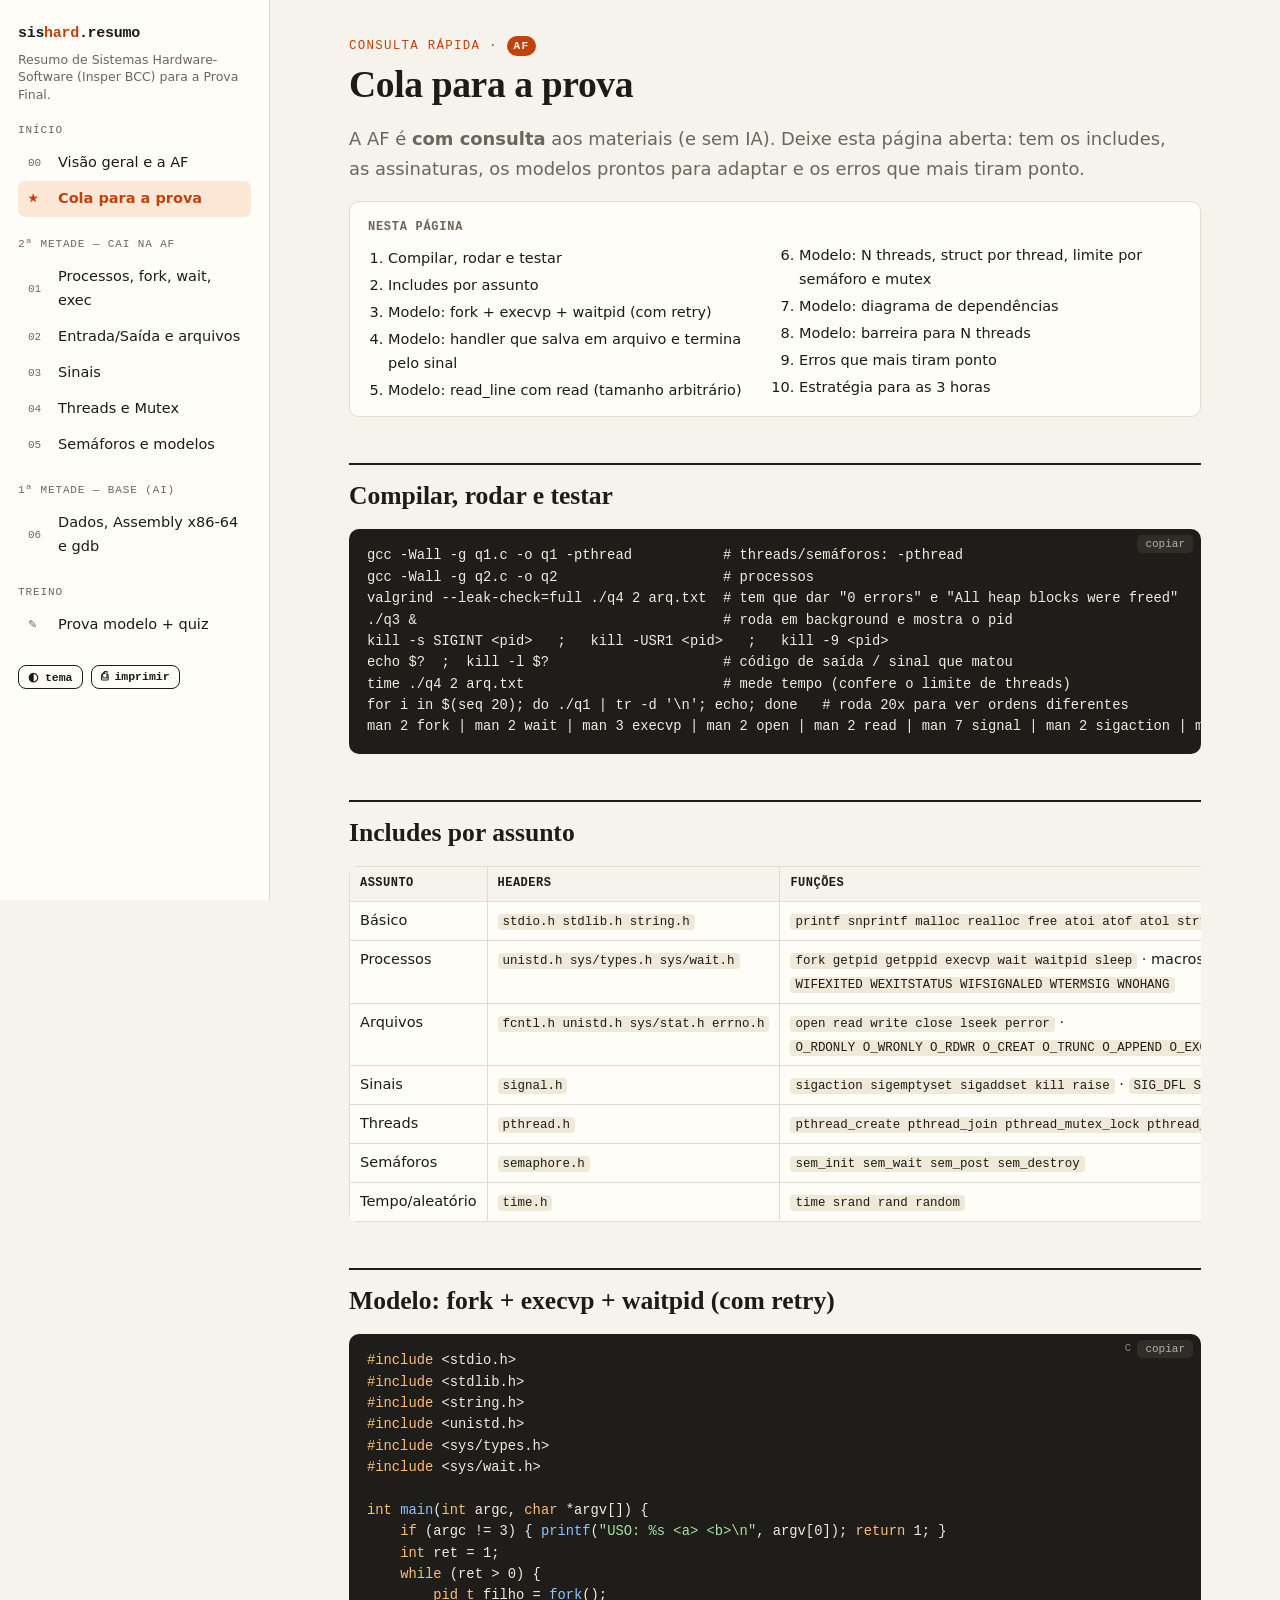
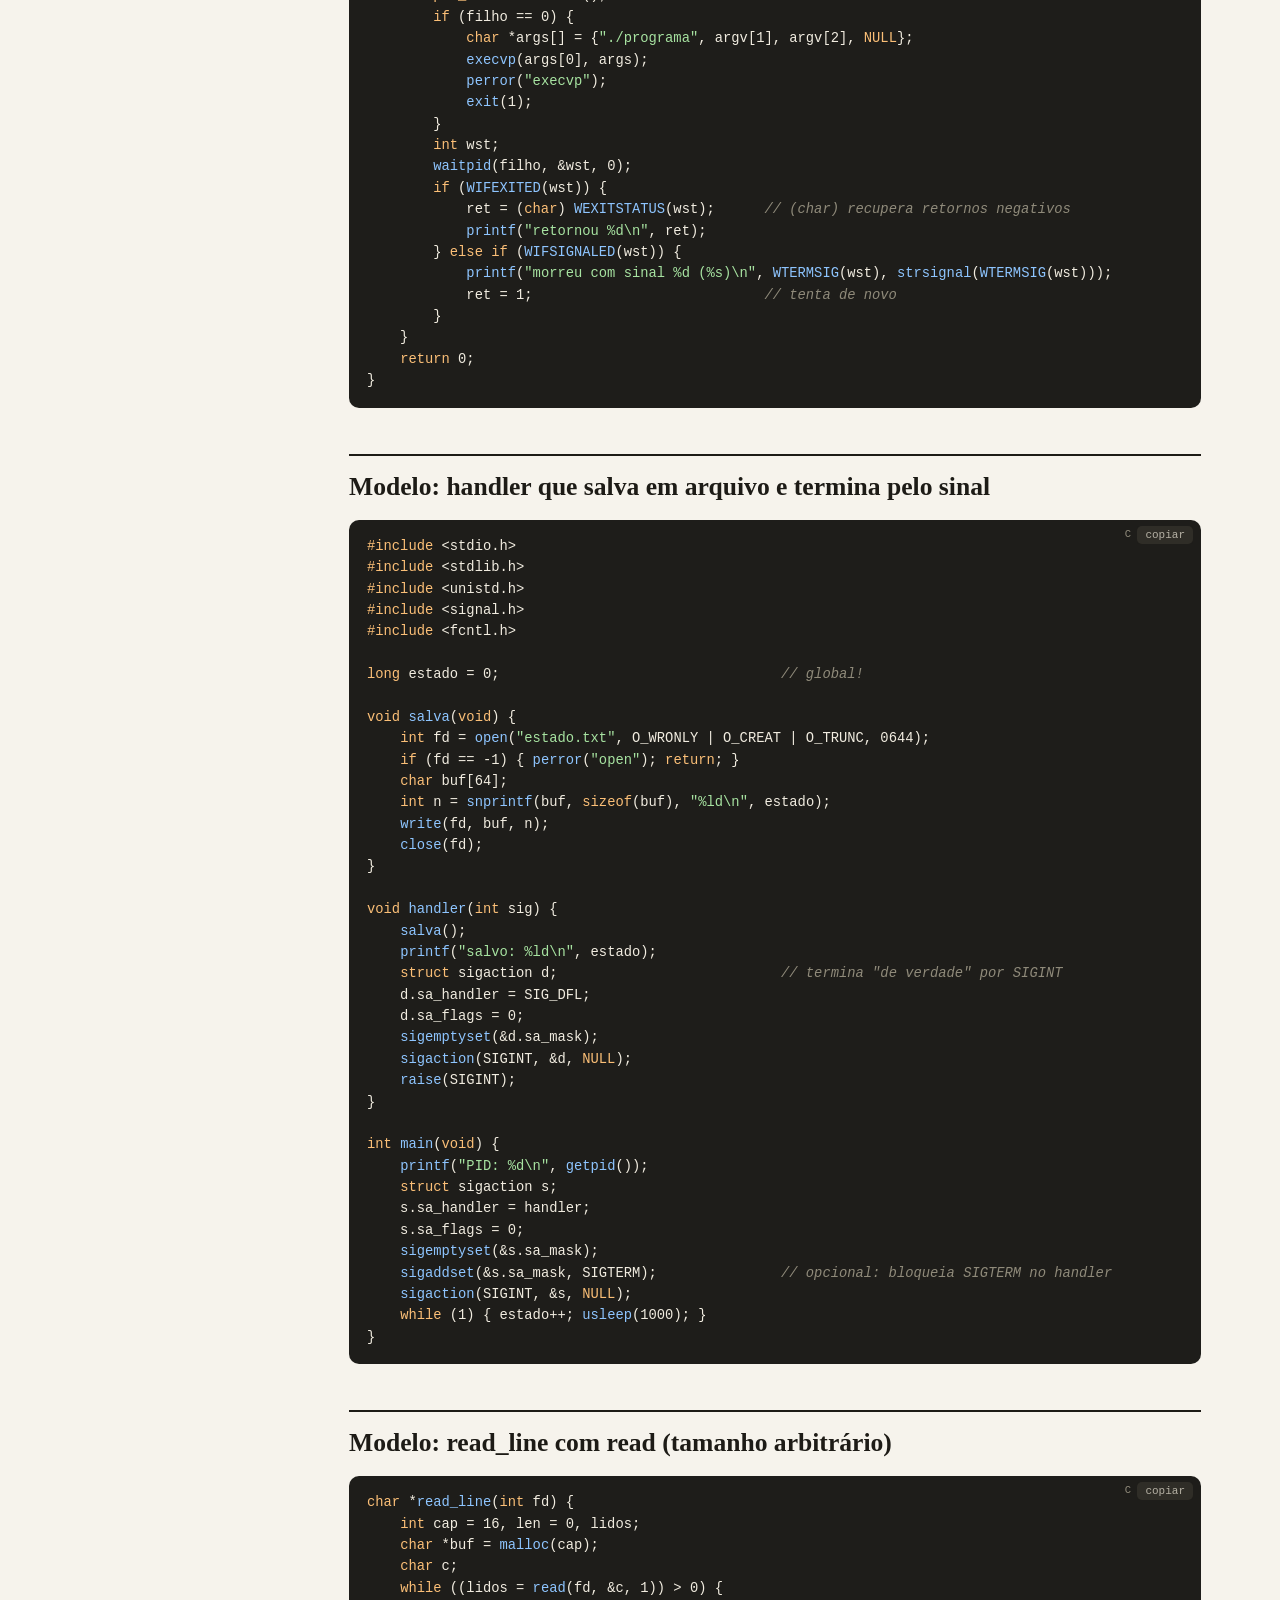
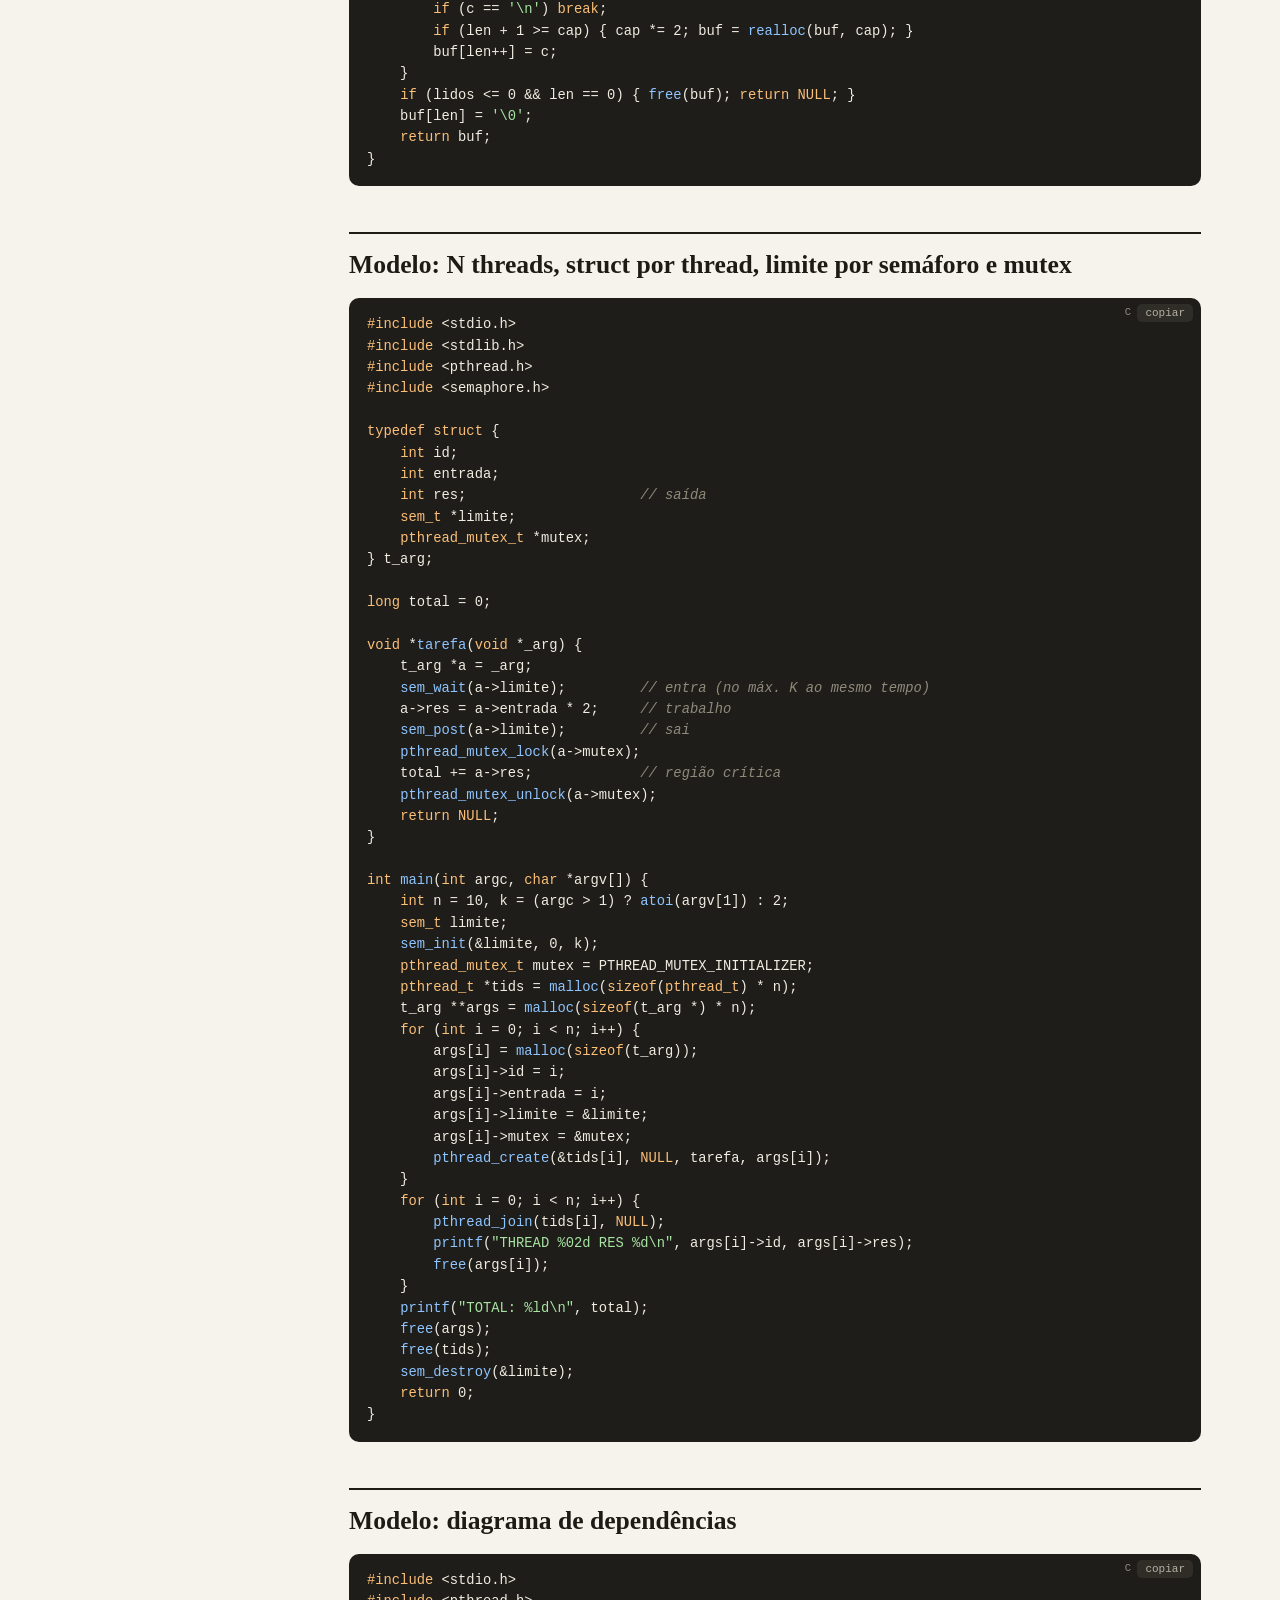
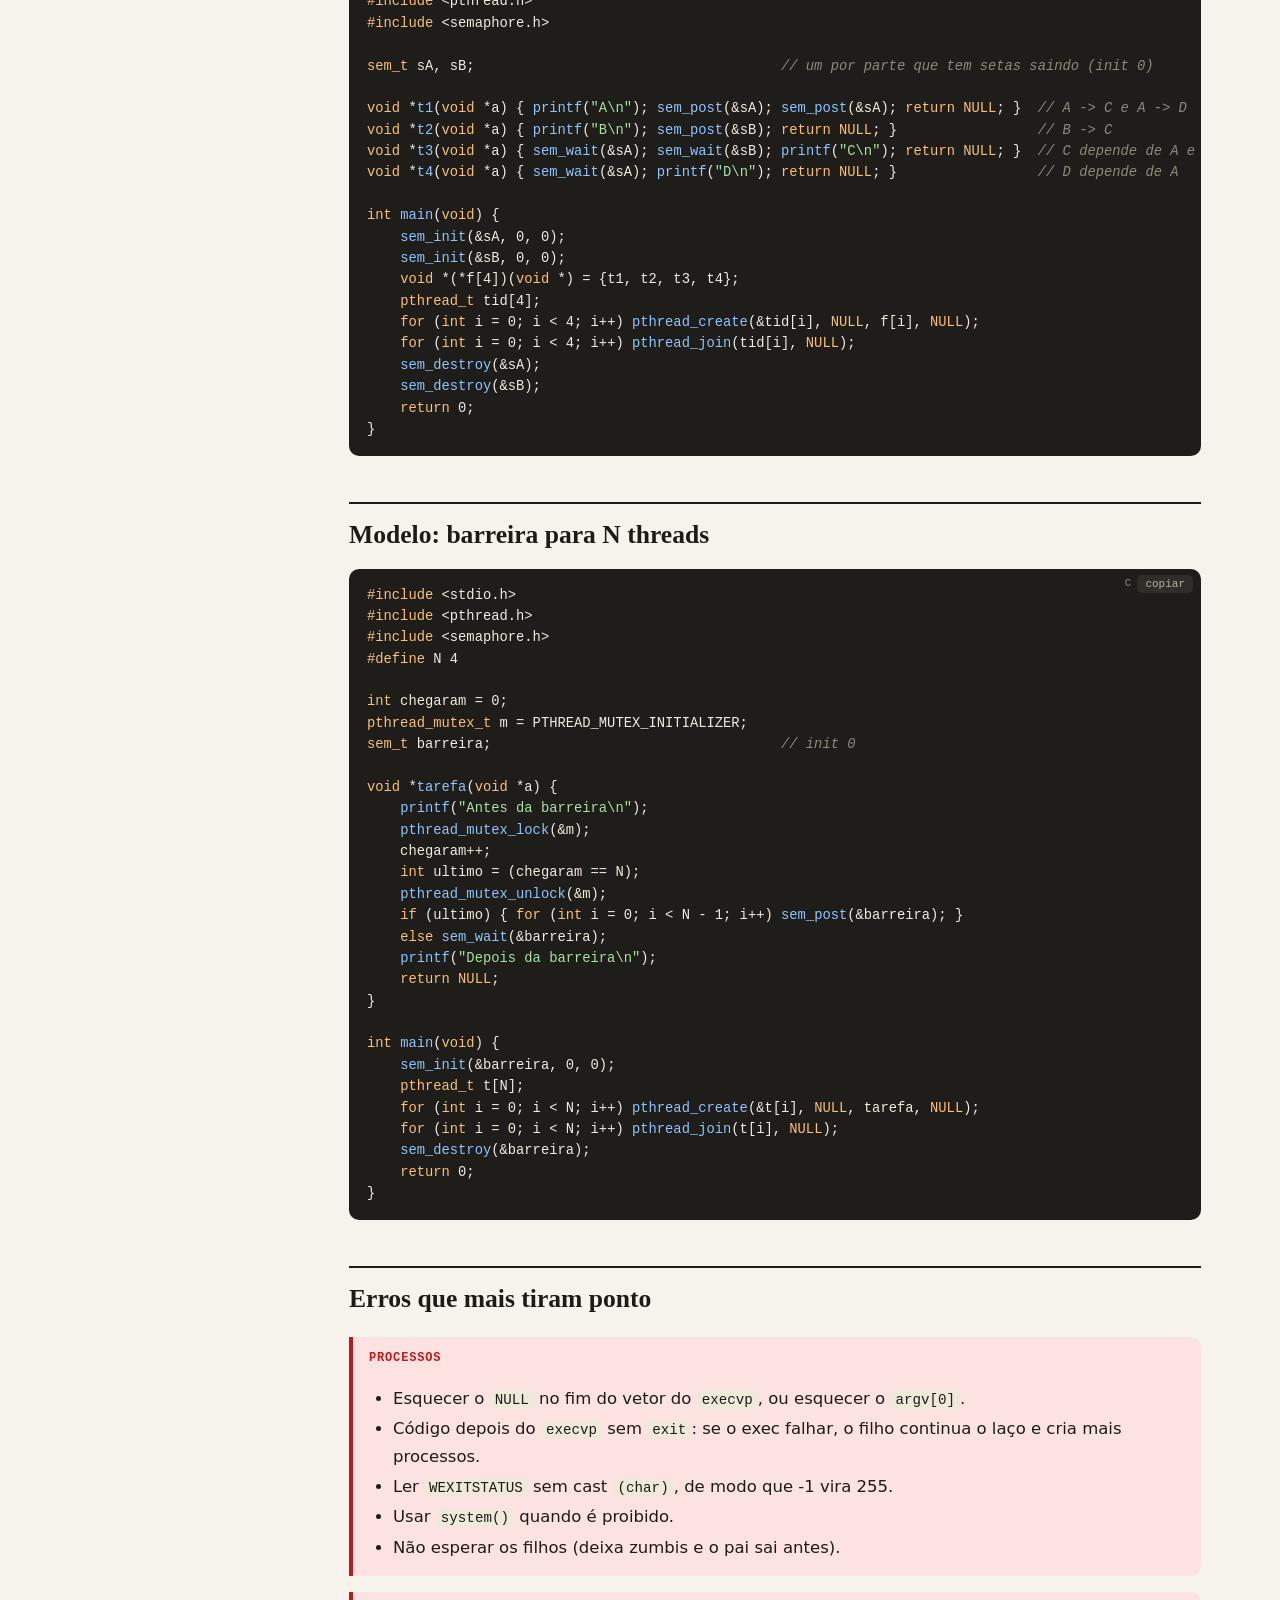
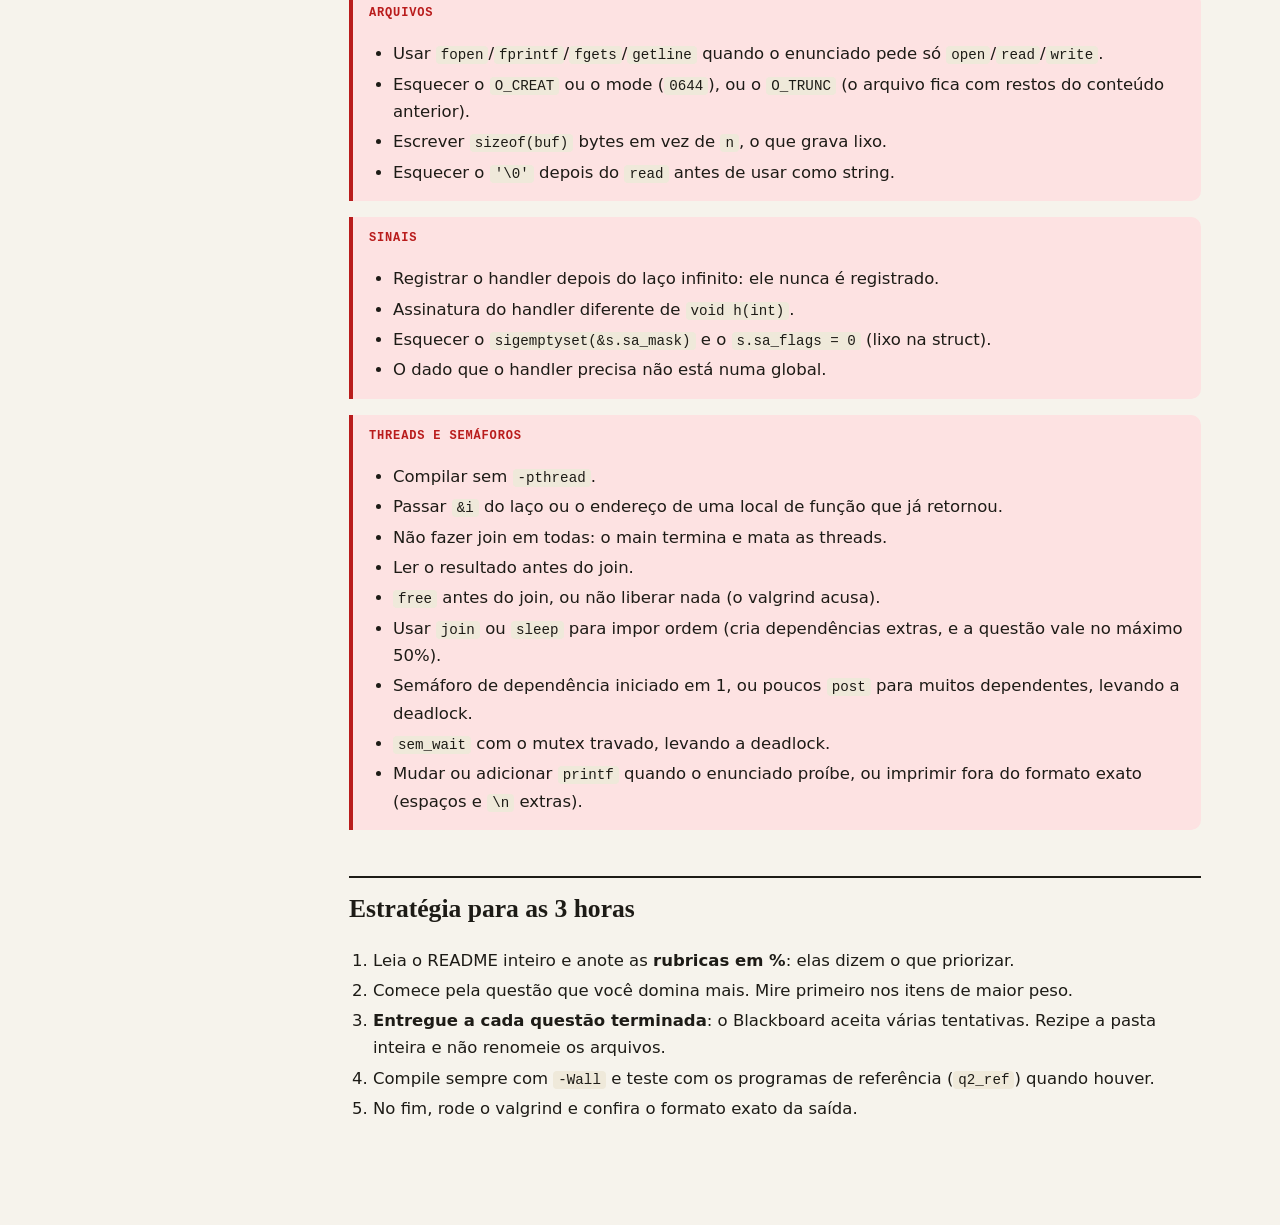
==== cola.html @ 4c72c75e "Site de resumo de Sistemas Hardware-Software com prova final modelo - Resumo completo da disciplina " ====
<!DOCTYPE html>
<html lang="pt-BR">
<head>
<meta charset="utf-8">
<meta name="viewport" content="width=device-width, initial-scale=1">
<title>Cola para a prova — SisHard Resumo</title>
<link rel="stylesheet" href="assets/style.css">
</head>
<body>
<div class="layout">
<nav id="sidebar"></nav>
<main>
<p class="kicker">Consulta rápida · <span class="badge af">AF</span></p>
<h1>Cola para a prova</h1>
<p class="lead">A AF é <strong>com consulta</strong> aos materiais (e sem IA). Deixe esta página aberta: tem os includes, as assinaturas, os modelos prontos para adaptar e os erros que mais tiram ponto.</p>
<div id="page-toc" class="page-toc"></div>

<h2 id="compilar">Compilar, rodar e testar</h2>
<pre><code>gcc -Wall -g q1.c -o q1 -pthread           # threads/semáforos: -pthread
gcc -Wall -g q2.c -o q2                    # processos
valgrind --leak-check=full ./q4 2 arq.txt  # tem que dar "0 errors" e "All heap blocks were freed"
./q3 &amp;                                     # roda em background e mostra o pid
kill -s SIGINT &lt;pid&gt;   ;   kill -USR1 &lt;pid&gt;   ;   kill -9 &lt;pid&gt;
echo $?  ;  kill -l $?                     # código de saída / sinal que matou
time ./q4 2 arq.txt                        # mede tempo (confere o limite de threads)
for i in $(seq 20); do ./q1 | tr -d '\n'; echo; done   # roda 20x para ver ordens diferentes
man 2 fork | man 2 wait | man 3 execvp | man 2 open | man 2 read | man 7 signal | man 2 sigaction | man sem_overview | man 3 pthread_create</code></pre>

<h2 id="includes">Includes por assunto</h2>
<div class="table-wrap"><table>
<tr><th>Assunto</th><th>Headers</th><th>Funções</th></tr>
<tr><td>Básico</td><td><code>stdio.h stdlib.h string.h</code></td><td><code>printf snprintf malloc realloc free atoi atof atol strtol exit strlen strcmp strsignal</code></td></tr>
<tr><td>Processos</td><td><code>unistd.h sys/types.h sys/wait.h</code></td><td><code>fork getpid getppid execvp wait waitpid sleep</code> · macros <code>WIFEXITED WEXITSTATUS WIFSIGNALED WTERMSIG WNOHANG</code></td></tr>
<tr><td>Arquivos</td><td><code>fcntl.h unistd.h sys/stat.h errno.h</code></td><td><code>open read write close lseek perror</code> · <code>O_RDONLY O_WRONLY O_RDWR O_CREAT O_TRUNC O_APPEND O_EXCL</code></td></tr>
<tr><td>Sinais</td><td><code>signal.h</code></td><td><code>sigaction sigemptyset sigaddset kill raise</code> · <code>SIG_DFL SIG_IGN</code></td></tr>
<tr><td>Threads</td><td><code>pthread.h</code></td><td><code>pthread_create pthread_join pthread_mutex_lock pthread_mutex_unlock PTHREAD_MUTEX_INITIALIZER</code></td></tr>
<tr><td>Semáforos</td><td><code>semaphore.h</code></td><td><code>sem_init sem_wait sem_post sem_destroy</code></td></tr>
<tr><td>Tempo/aleatório</td><td><code>time.h</code></td><td><code>time srand rand random</code></td></tr>
</table></div>

<h2 id="t-proc">Modelo: fork + execvp + waitpid (com retry)</h2>
<pre data-lang="c"><code>#include &lt;stdio.h&gt;
#include &lt;stdlib.h&gt;
#include &lt;string.h&gt;
#include &lt;unistd.h&gt;
#include &lt;sys/types.h&gt;
#include &lt;sys/wait.h&gt;

int main(int argc, char *argv[]) {
    if (argc != 3) { printf("USO: %s &lt;a&gt; &lt;b&gt;\n", argv[0]); return 1; }
    int ret = 1;
    while (ret &gt; 0) {
        pid_t filho = fork();
        if (filho == 0) {
            char *args[] = {"./programa", argv[1], argv[2], NULL};
            execvp(args[0], args);
            perror("execvp");
            exit(1);
        }
        int wst;
        waitpid(filho, &amp;wst, 0);
        if (WIFEXITED(wst)) {
            ret = (char) WEXITSTATUS(wst);      // (char) recupera retornos negativos
            printf("retornou %d\n", ret);
        } else if (WIFSIGNALED(wst)) {
            printf("morreu com sinal %d (%s)\n", WTERMSIG(wst), strsignal(WTERMSIG(wst)));
            ret = 1;                            // tenta de novo
        }
    }
    return 0;
}</code></pre>

<h2 id="t-sinal">Modelo: handler que salva em arquivo e termina pelo sinal</h2>
<pre data-lang="c"><code>#include &lt;stdio.h&gt;
#include &lt;stdlib.h&gt;
#include &lt;unistd.h&gt;
#include &lt;signal.h&gt;
#include &lt;fcntl.h&gt;

long estado = 0;                                  // global!

void salva(void) {
    int fd = open("estado.txt", O_WRONLY | O_CREAT | O_TRUNC, 0644);
    if (fd == -1) { perror("open"); return; }
    char buf[64];
    int n = snprintf(buf, sizeof(buf), "%ld\n", estado);
    write(fd, buf, n);
    close(fd);
}

void handler(int sig) {
    salva();
    printf("salvo: %ld\n", estado);
    struct sigaction d;                           // termina "de verdade" por SIGINT
    d.sa_handler = SIG_DFL;
    d.sa_flags = 0;
    sigemptyset(&amp;d.sa_mask);
    sigaction(SIGINT, &amp;d, NULL);
    raise(SIGINT);
}

int main(void) {
    printf("PID: %d\n", getpid());
    struct sigaction s;
    s.sa_handler = handler;
    s.sa_flags = 0;
    sigemptyset(&amp;s.sa_mask);
    sigaddset(&amp;s.sa_mask, SIGTERM);               // opcional: bloqueia SIGTERM no handler
    sigaction(SIGINT, &amp;s, NULL);
    while (1) { estado++; usleep(1000); }
}</code></pre>

<h2 id="t-readline">Modelo: read_line com read (tamanho arbitrário)</h2>
<pre data-lang="c"><code>char *read_line(int fd) {
    int cap = 16, len = 0, lidos;
    char *buf = malloc(cap);
    char c;
    while ((lidos = read(fd, &amp;c, 1)) &gt; 0) {
        if (c == '\n') break;
        if (len + 1 &gt;= cap) { cap *= 2; buf = realloc(buf, cap); }
        buf[len++] = c;
    }
    if (lidos &lt;= 0 &amp;&amp; len == 0) { free(buf); return NULL; }
    buf[len] = '\0';
    return buf;
}</code></pre>

<h2 id="t-threads">Modelo: N threads, struct por thread, limite por semáforo e mutex</h2>
<pre data-lang="c"><code>#include &lt;stdio.h&gt;
#include &lt;stdlib.h&gt;
#include &lt;pthread.h&gt;
#include &lt;semaphore.h&gt;

typedef struct {
    int id;
    int entrada;
    int res;                     // saída
    sem_t *limite;
    pthread_mutex_t *mutex;
} t_arg;

long total = 0;

void *tarefa(void *_arg) {
    t_arg *a = _arg;
    sem_wait(a-&gt;limite);         // entra (no máx. K ao mesmo tempo)
    a-&gt;res = a-&gt;entrada * 2;     // trabalho
    sem_post(a-&gt;limite);         // sai
    pthread_mutex_lock(a-&gt;mutex);
    total += a-&gt;res;             // região crítica
    pthread_mutex_unlock(a-&gt;mutex);
    return NULL;
}

int main(int argc, char *argv[]) {
    int n = 10, k = (argc &gt; 1) ? atoi(argv[1]) : 2;
    sem_t limite;
    sem_init(&amp;limite, 0, k);
    pthread_mutex_t mutex = PTHREAD_MUTEX_INITIALIZER;
    pthread_t *tids = malloc(sizeof(pthread_t) * n);
    t_arg **args = malloc(sizeof(t_arg *) * n);
    for (int i = 0; i &lt; n; i++) {
        args[i] = malloc(sizeof(t_arg));
        args[i]-&gt;id = i;
        args[i]-&gt;entrada = i;
        args[i]-&gt;limite = &amp;limite;
        args[i]-&gt;mutex = &amp;mutex;
        pthread_create(&amp;tids[i], NULL, tarefa, args[i]);
    }
    for (int i = 0; i &lt; n; i++) {
        pthread_join(tids[i], NULL);
        printf("THREAD %02d RES %d\n", args[i]-&gt;id, args[i]-&gt;res);
        free(args[i]);
    }
    printf("TOTAL: %ld\n", total);
    free(args);
    free(tids);
    sem_destroy(&amp;limite);
    return 0;
}</code></pre>

<h2 id="t-deps">Modelo: diagrama de dependências</h2>
<pre data-lang="c"><code>#include &lt;stdio.h&gt;
#include &lt;pthread.h&gt;
#include &lt;semaphore.h&gt;

sem_t sA, sB;                                     // um por parte que tem setas saindo (init 0)

void *t1(void *a) { printf("A\n"); sem_post(&amp;sA); sem_post(&amp;sA); return NULL; }  // A -&gt; C e A -&gt; D
void *t2(void *a) { printf("B\n"); sem_post(&amp;sB); return NULL; }                 // B -&gt; C
void *t3(void *a) { sem_wait(&amp;sA); sem_wait(&amp;sB); printf("C\n"); return NULL; }  // C depende de A e B
void *t4(void *a) { sem_wait(&amp;sA); printf("D\n"); return NULL; }                 // D depende de A

int main(void) {
    sem_init(&amp;sA, 0, 0);
    sem_init(&amp;sB, 0, 0);
    void *(*f[4])(void *) = {t1, t2, t3, t4};
    pthread_t tid[4];
    for (int i = 0; i &lt; 4; i++) pthread_create(&amp;tid[i], NULL, f[i], NULL);
    for (int i = 0; i &lt; 4; i++) pthread_join(tid[i], NULL);
    sem_destroy(&amp;sA);
    sem_destroy(&amp;sB);
    return 0;
}</code></pre>

<h2 id="t-barreira">Modelo: barreira para N threads</h2>
<pre data-lang="c"><code>#include &lt;stdio.h&gt;
#include &lt;pthread.h&gt;
#include &lt;semaphore.h&gt;
#define N 4

int chegaram = 0;
pthread_mutex_t m = PTHREAD_MUTEX_INITIALIZER;
sem_t barreira;                                   // init 0

void *tarefa(void *a) {
    printf("Antes da barreira\n");
    pthread_mutex_lock(&amp;m);
    chegaram++;
    int ultimo = (chegaram == N);
    pthread_mutex_unlock(&amp;m);
    if (ultimo) { for (int i = 0; i &lt; N - 1; i++) sem_post(&amp;barreira); }
    else sem_wait(&amp;barreira);
    printf("Depois da barreira\n");
    return NULL;
}

int main(void) {
    sem_init(&amp;barreira, 0, 0);
    pthread_t t[N];
    for (int i = 0; i &lt; N; i++) pthread_create(&amp;t[i], NULL, tarefa, NULL);
    for (int i = 0; i &lt; N; i++) pthread_join(t[i], NULL);
    sem_destroy(&amp;barreira);
    return 0;
}</code></pre>

<h2 id="erros">Erros que mais tiram ponto</h2>
<div class="box trap"><span class="box-title">Processos</span>
<ul>
<li>Esquecer o <code>NULL</code> no fim do vetor do <code>execvp</code>, ou esquecer o <code>argv[0]</code>.</li>
<li>Código depois do <code>execvp</code> sem <code>exit</code>: se o exec falhar, o filho continua o laço e cria mais processos.</li>
<li>Ler <code>WEXITSTATUS</code> sem cast <code>(char)</code>, de modo que -1 vira 255.</li>
<li>Usar <code>system()</code> quando é proibido.</li>
<li>Não esperar os filhos (deixa zumbis e o pai sai antes).</li>
</ul></div>
<div class="box trap"><span class="box-title">Arquivos</span>
<ul>
<li>Usar <code>fopen</code>/<code>fprintf</code>/<code>fgets</code>/<code>getline</code> quando o enunciado pede só <code>open</code>/<code>read</code>/<code>write</code>.</li>
<li>Esquecer o <code>O_CREAT</code> ou o mode (<code>0644</code>), ou o <code>O_TRUNC</code> (o arquivo fica com restos do conteúdo anterior).</li>
<li>Escrever <code>sizeof(buf)</code> bytes em vez de <code>n</code>, o que grava lixo.</li>
<li>Esquecer o <code>'\0'</code> depois do <code>read</code> antes de usar como string.</li>
</ul></div>
<div class="box trap"><span class="box-title">Sinais</span>
<ul>
<li>Registrar o handler depois do laço infinito: ele nunca é registrado.</li>
<li>Assinatura do handler diferente de <code>void h(int)</code>.</li>
<li>Esquecer o <code>sigemptyset(&amp;s.sa_mask)</code> e o <code>s.sa_flags = 0</code> (lixo na struct).</li>
<li>O dado que o handler precisa não está numa global.</li>
</ul></div>
<div class="box trap"><span class="box-title">Threads e semáforos</span>
<ul>
<li>Compilar sem <code>-pthread</code>.</li>
<li>Passar <code>&amp;i</code> do laço ou o endereço de uma local de função que já retornou.</li>
<li>Não fazer join em todas: o main termina e mata as threads.</li>
<li>Ler o resultado antes do join.</li>
<li><code>free</code> antes do join, ou não liberar nada (o valgrind acusa).</li>
<li>Usar <code>join</code> ou <code>sleep</code> para impor ordem (cria dependências extras, e a questão vale no máximo 50%).</li>
<li>Semáforo de dependência iniciado em 1, ou poucos <code>post</code> para muitos dependentes, levando a deadlock.</li>
<li><code>sem_wait</code> com o mutex travado, levando a deadlock.</li>
<li>Mudar ou adicionar <code>printf</code> quando o enunciado proíbe, ou imprimir fora do formato exato (espaços e <code>\n</code> extras).</li>
</ul></div>

<h2 id="estrategia">Estratégia para as 3 horas</h2>
<ol>
<li>Leia o README inteiro e anote as <strong>rubricas em %</strong>: elas dizem o que priorizar.</li>
<li>Comece pela questão que você domina mais. Mire primeiro nos itens de maior peso.</li>
<li><strong>Entregue a cada questão terminada</strong>: o Blackboard aceita várias tentativas. Rezipe a pasta inteira e não renomeie os arquivos.</li>
<li>Compile sempre com <code>-Wall</code> e teste com os programas de referência (<code>q2_ref</code>) quando houver.</li>
<li>No fim, rode o valgrind e confira o formato exato da saída.</li>
</ol>
</main>
</div>
<script src="assets/app.js"></script>
</body>
</html>
---- assets/style.css ----
/* SisHard Resumo — estilo "caderno de engenharia" */
:root {
  --bg: #f6f3ec;
  --paper: #fffdf8;
  --ink: #1d1b16;
  --muted: #6b665b;
  --line: #e2dccd;
  --accent: #c2410c;      /* laranja queimado */
  --accent-soft: #fde7d6;
  --blue: #1d4ed8;
  --blue-soft: #e3ebff;
  --green: #15803d;
  --green-soft: #dcf5e4;
  --red: #b91c1c;
  --red-soft: #fde2e2;
  --purple: #7e22ce;
  --purple-soft: #f1e4fc;
  --code-bg: #1e1d1a;
  --code-ink: #f1ece0;
  --inline-code: #efe9da;
  --sidebar-w: 270px;
  --mono: ui-monospace, "JetBrains Mono", "Fira Code", "SFMono-Regular", Menlo, Consolas, monospace;
  --sans: system-ui, -apple-system, "Segoe UI", Roboto, "Helvetica Neue", Arial, sans-serif;
  --serif: "Iowan Old Style", "Palatino Linotype", Palatino, Georgia, serif;
}
[data-theme="dark"] {
  --bg: #13120f;
  --paper: #1b1a16;
  --ink: #ece6d8;
  --muted: #a39d8f;
  --line: #333028;
  --accent: #fb923c;
  --accent-soft: #3a2417;
  --blue: #93b4ff;
  --blue-soft: #1b2440;
  --green: #6ee7a0;
  --green-soft: #14301f;
  --red: #fca5a5;
  --red-soft: #3b1717;
  --purple: #d8b4fe;
  --purple-soft: #2c1c3b;
  --code-bg: #0c0b09;
  --inline-code: #2a2822;
}

* { box-sizing: border-box; }
html { scroll-behavior: smooth; scroll-padding-top: 20px; }
body {
  margin: 0;
  background: var(--bg);
  color: var(--ink);
  font-family: var(--sans);
  font-size: 16.5px;
  line-height: 1.65;
}

/* ---------- layout ---------- */
.layout { display: flex; min-height: 100vh; }
#sidebar {
  width: var(--sidebar-w);
  flex-shrink: 0;
  position: sticky;
  top: 0;
  height: 100vh;
  overflow-y: auto;
  border-right: 1px solid var(--line);
  background: var(--paper);
  padding: 22px 18px 40px;
}
#sidebar .brand {
  display: block;
  font-family: var(--mono);
  font-weight: 700;
  font-size: 15px;
  color: var(--ink);
  text-decoration: none;
  letter-spacing: -0.02em;
  margin-bottom: 4px;
}
#sidebar .brand span { color: var(--accent); }
#sidebar .tagline { font-size: 12.5px; color: var(--muted); margin: 0 0 18px; line-height: 1.4; }
#sidebar .group { font-family: var(--mono); font-size: 11px; text-transform: uppercase; letter-spacing: .08em; color: var(--muted); margin: 18px 0 6px; }
#sidebar a.nav {
  display: flex; align-items: center; gap: 8px;
  padding: 6px 10px; border-radius: 7px;
  color: var(--ink); text-decoration: none; font-size: 14.5px;
}
#sidebar a.nav:hover { background: var(--bg); }
#sidebar a.nav.active { background: var(--accent-soft); color: var(--accent); font-weight: 600; }
#sidebar a.nav .num { font-family: var(--mono); font-size: 11px; color: var(--muted); min-width: 22px; }
#sidebar a.nav.active .num { color: var(--accent); }
#sidebar .tools { margin-top: 22px; display: flex; gap: 8px; flex-wrap: wrap; }

main {
  flex: 1;
  min-width: 0;
  max-width: 940px;
  margin: 0 auto;
  padding: 36px 44px 90px;
}
.page-toc {
  background: var(--paper); border: 1px solid var(--line); border-radius: 10px;
  padding: 12px 18px; margin: 18px 0 30px; font-size: 14.5px;
}
.page-toc strong { font-family: var(--mono); font-size: 12px; text-transform: uppercase; letter-spacing: .06em; color: var(--muted); }
.page-toc ol { margin: 6px 0 0; padding-left: 20px; columns: 2; column-gap: 28px; }
.page-toc a { color: var(--ink); text-decoration: none; }
.page-toc a:hover { color: var(--accent); }

/* ---------- tipografia ---------- */
h1 { font-family: var(--serif); font-size: 2.35rem; line-height: 1.15; margin: 6px 0 8px; letter-spacing: -0.01em; }
h2 { font-family: var(--serif); font-size: 1.6rem; margin: 46px 0 12px; padding-top: 10px; border-top: 2px solid var(--ink); }
h3 { font-size: 1.15rem; margin: 28px 0 8px; }
h4 { font-size: 1rem; margin: 20px 0 6px; color: var(--muted); text-transform: uppercase; letter-spacing: .04em; font-family: var(--mono); font-size: 13px; }
.kicker { font-family: var(--mono); font-size: 12.5px; text-transform: uppercase; letter-spacing: .1em; color: var(--accent); margin: 0; }
.lead { font-size: 1.12rem; color: var(--muted); max-width: 46em; }
a { color: var(--blue); }
hr { border: 0; border-top: 1px dashed var(--line); margin: 30px 0; }
ul, ol { padding-left: 24px; }
li { margin: 3px 0; }
strong { font-weight: 650; }

code {
  font-family: var(--mono); font-size: 0.86em;
  background: var(--inline-code); padding: 1px 5px; border-radius: 4px;
}
pre {
  position: relative;
  background: var(--code-bg); color: var(--code-ink);
  border-radius: 10px; padding: 16px 18px;
  overflow-x: auto; font-size: 13.8px; line-height: 1.55;
  margin: 12px 0 18px;
}
pre code { background: none; padding: 0; font-size: inherit; color: inherit; }
pre .c { color: #8f8a7a; font-style: italic; }   /* comentarios */
pre .k { color: #fbbf77; }                       /* palavras-chave */
pre .s { color: #a7e3a1; }                       /* strings */
pre .f { color: #8ec5ff; }                       /* chamadas */
pre[data-lang]::before {
  content: attr(data-lang);
  position: absolute; top: 6px; right: 70px;
  font-family: var(--mono); font-size: 10.5px; color: #8f8a7a; text-transform: uppercase;
}
.copy-btn {
  position: absolute; top: 6px; right: 8px;
  font-family: var(--mono); font-size: 11px;
  background: #36332c; color: #e8e2d3; border: 0; border-radius: 5px;
  padding: 3px 8px; cursor: pointer; opacity: .75;
}
.copy-btn:hover { opacity: 1; }

/* ---------- tabelas ---------- */
.table-wrap { overflow-x: auto; margin: 12px 0 18px; }
table { border-collapse: collapse; width: 100%; font-size: 14.5px; background: var(--paper); border-radius: 8px; overflow: hidden; }
th, td { border: 1px solid var(--line); padding: 7px 10px; text-align: left; vertical-align: top; }
th { background: var(--bg); font-family: var(--mono); font-size: 12px; text-transform: uppercase; letter-spacing: .04em; }
td code { white-space: nowrap; }

/* ---------- caixas ---------- */
.box { border-left: 4px solid; border-radius: 0 10px 10px 0; padding: 12px 16px; margin: 16px 0; background: var(--paper); }
.box > :first-child { margin-top: 0; }
.box > :last-child { margin-bottom: 0; }
.box .box-title { font-family: var(--mono); font-size: 12px; font-weight: 700; text-transform: uppercase; letter-spacing: .07em; display: block; margin-bottom: 4px; }
.box.tip { border-color: var(--blue); background: var(--blue-soft); }
.box.tip .box-title { color: var(--blue); }
.box.exam { border-color: var(--accent); background: var(--accent-soft); }
.box.exam .box-title { color: var(--accent); }
.box.trap { border-color: var(--red); background: var(--red-soft); }
.box.trap .box-title { color: var(--red); }
.box.ok { border-color: var(--green); background: var(--green-soft); }
.box.ok .box-title { color: var(--green); }
.box.def { border-color: var(--purple); background: var(--purple-soft); }
.box.def .box-title { color: var(--purple); }

/* ---------- cards ---------- */
.cards { display: grid; grid-template-columns: repeat(auto-fill, minmax(240px, 1fr)); gap: 14px; margin: 18px 0; }
.card {
  display: block; background: var(--paper); border: 1px solid var(--line); border-radius: 12px;
  padding: 16px 18px; text-decoration: none; color: var(--ink); transition: transform .12s, border-color .12s;
}
a.card:hover { transform: translateY(-2px); border-color: var(--accent); }
.card .card-k { font-family: var(--mono); font-size: 11.5px; color: var(--accent); text-transform: uppercase; letter-spacing: .08em; }
.card h3 { margin: 4px 0 6px; font-family: var(--serif); font-size: 1.2rem; }
.card p { margin: 0; font-size: 14.5px; color: var(--muted); }
.badge { display: inline-block; font-family: var(--mono); font-size: 11px; padding: 1px 7px; border-radius: 99px; background: var(--accent-soft); color: var(--accent); font-weight: 700; vertical-align: middle; }
.badge.af { background: var(--accent); color: #fff; }
.badge.ai { background: var(--blue-soft); color: var(--blue); }

/* ---------- details / gabarito ---------- */
details { background: var(--paper); border: 1px solid var(--line); border-radius: 10px; margin: 12px 0; }
details > summary { cursor: pointer; padding: 10px 14px; font-weight: 600; list-style: none; }
details > summary::-webkit-details-marker { display: none; }
details > summary::before { content: "▸ "; color: var(--accent); }
details[open] > summary::before { content: "▾ "; }
details > .details-body { padding: 0 16px 12px; }
details.answer > summary { color: var(--green); }

/* ---------- botões ---------- */
.btn {
  font-family: var(--mono); font-size: 13px; font-weight: 600;
  border: 1px solid var(--ink); background: var(--paper); color: var(--ink);
  padding: 7px 13px; border-radius: 8px; cursor: pointer; text-decoration: none; display: inline-block;
}
.btn:hover { background: var(--ink); color: var(--paper); }
.btn.primary { background: var(--accent); border-color: var(--accent); color: #fff; }
.btn.primary:hover { filter: brightness(1.08); }
.btn.small { font-size: 11.5px; padding: 4px 9px; }

/* ---------- checklist ---------- */
.checklist { list-style: none; padding-left: 0; }
.checklist li { display: flex; gap: 10px; align-items: flex-start; padding: 4px 0; }
.checklist input { margin-top: 6px; accent-color: var(--accent); width: 16px; height: 16px; flex-shrink: 0; }
.checklist label { cursor: pointer; }
.checklist input:checked + label { color: var(--muted); text-decoration: line-through; }
.progress { height: 8px; background: var(--line); border-radius: 99px; overflow: hidden; margin: 6px 0 14px; }
.progress > div { height: 100%; background: var(--accent); width: 0; transition: width .2s; }

/* ---------- prova / timer ---------- */
.timer-bar {
  position: sticky; top: 0; z-index: 5;
  display: flex; align-items: center; gap: 12px; flex-wrap: wrap;
  background: var(--paper); border: 1px solid var(--line); border-radius: 12px;
  padding: 10px 14px; margin: 18px 0; box-shadow: 0 4px 14px rgba(0,0,0,.06);
}
.timer-bar .clock { font-family: var(--mono); font-size: 1.6rem; font-weight: 700; letter-spacing: .02em; min-width: 7ch; }
.timer-bar .clock.warn { color: var(--red); }
.timer-bar .label { font-size: 13px; color: var(--muted); margin-right: auto; }
.question {
  background: var(--paper); border: 1px solid var(--line); border-radius: 12px;
  padding: 4px 22px 16px; margin: 26px 0;
}
.question > h3 { display: flex; justify-content: space-between; gap: 10px; align-items: baseline; font-family: var(--serif); font-size: 1.35rem; }
.question > h3 .pts { font-family: var(--mono); font-size: 13px; color: var(--accent); }
.files { display: flex; gap: 8px; flex-wrap: wrap; margin: 8px 0 14px; }

/* ---------- quiz ---------- */
.quiz-q { background: var(--paper); border: 1px solid var(--line); border-radius: 12px; padding: 14px 18px; margin: 16px 0; }
.quiz-q .qnum { font-family: var(--mono); font-size: 12px; color: var(--muted); }
.quiz-q .qtopic { font-family: var(--mono); font-size: 11px; color: var(--accent); text-transform: uppercase; letter-spacing: .06em; margin-left: 8px; }
.quiz-q .qtext { margin: 6px 0 10px; font-weight: 550; }
.quiz-q .qtext pre { font-weight: 400; }
.quiz-opts { display: grid; gap: 7px; }
.quiz-opt {
  display: flex; gap: 10px; align-items: flex-start; text-align: left;
  border: 1px solid var(--line); background: var(--bg); color: var(--ink);
  border-radius: 9px; padding: 8px 12px; cursor: pointer; font: inherit; font-size: 15px;
}
.quiz-opt:hover { border-color: var(--accent); }
.quiz-opt .letter { font-family: var(--mono); font-weight: 700; color: var(--muted); }
.quiz-opt.selected { border-color: var(--accent); background: var(--accent-soft); }
.quiz-opt.correct { border-color: var(--green); background: var(--green-soft); }
.quiz-opt.wrong { border-color: var(--red); background: var(--red-soft); }
.quiz-opt:disabled { cursor: default; }
.quiz-expl { display: none; margin-top: 10px; font-size: 14.5px; border-top: 1px dashed var(--line); padding-top: 8px; }
.quiz-q.graded .quiz-expl { display: block; }
.quiz-score {
  font-family: var(--mono); background: var(--ink); color: var(--paper);
  border-radius: 12px; padding: 16px 20px; margin: 20px 0; display: none;
}
.quiz-score.show { display: block; }
.quiz-score .big { font-size: 2rem; font-weight: 800; }
.quiz-filter { display: flex; gap: 8px; flex-wrap: wrap; margin: 10px 0; }

/* ---------- diagrama ---------- */
.diagram { background: var(--paper); border: 1px solid var(--line); border-radius: 12px; padding: 12px; margin: 14px 0; overflow-x: auto; }
.diagram svg { display: block; margin: 0 auto; max-width: 100%; height: auto; }
.diagram svg text { fill: var(--ink); font-family: var(--mono); }
.diagram svg .node { fill: var(--accent-soft); stroke: var(--accent); stroke-width: 2; }
.diagram svg .lane { stroke: var(--line); stroke-width: 1.5; stroke-dasharray: 5 5; }
.diagram svg .edge { stroke: var(--ink); stroke-width: 2; fill: none; }
.diagram svg .arrowhead { fill: var(--ink); }
.diagram svg .lane-label { fill: var(--muted); font-size: 13px; }

/* ---------- mobile ---------- */
.menu-toggle { display: none; }
@media (max-width: 900px) {
  .layout { display: block; }
  #sidebar { position: fixed; left: 0; top: 0; z-index: 20; transform: translateX(-100%); transition: transform .2s; box-shadow: 4px 0 20px rgba(0,0,0,.2); }
  #sidebar.open { transform: none; }
  #sidebar { padding-top: 58px; }
  main { padding: 64px 18px 80px; }
  .menu-toggle { display: block; position: fixed; top: 12px; left: 12px; z-index: 21; }
  .page-toc ol { columns: 1; }
  h1 { font-size: 1.85rem; }
}

/* ---------- impressão ---------- */
@media print {
  #sidebar, .menu-toggle, .copy-btn, .timer-bar, .tools { display: none !important; }
  main { padding: 0; max-width: none; }
  body { background: #fff; color: #000; font-size: 12pt; }
  pre { background: #f4f4f4; color: #000; border: 1px solid #ccc; white-space: pre-wrap; }
  pre .c, pre .k, pre .s, pre .f { color: #000; }
  details { border: 0; }
  details > .details-body { display: block !important; }
  h2 { break-after: avoid; }
  pre, .box, table { break-inside: avoid; }
}
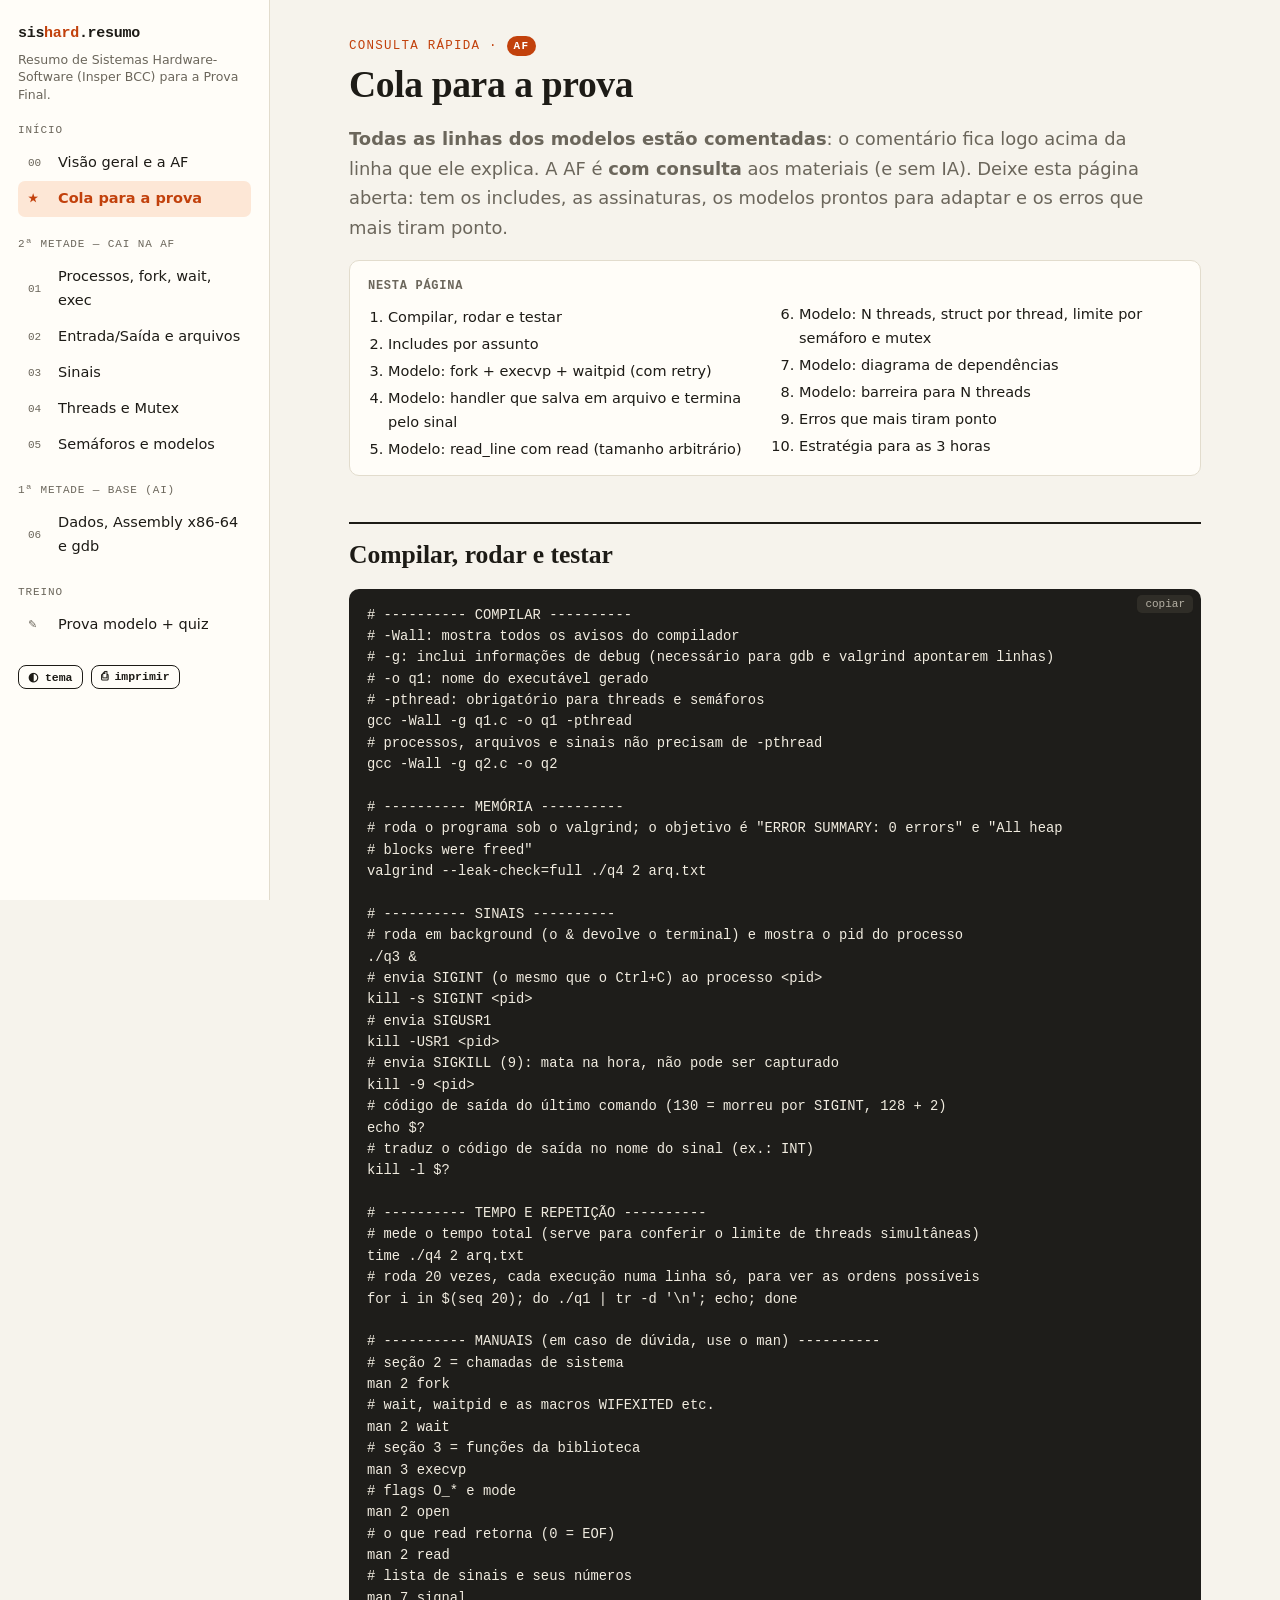
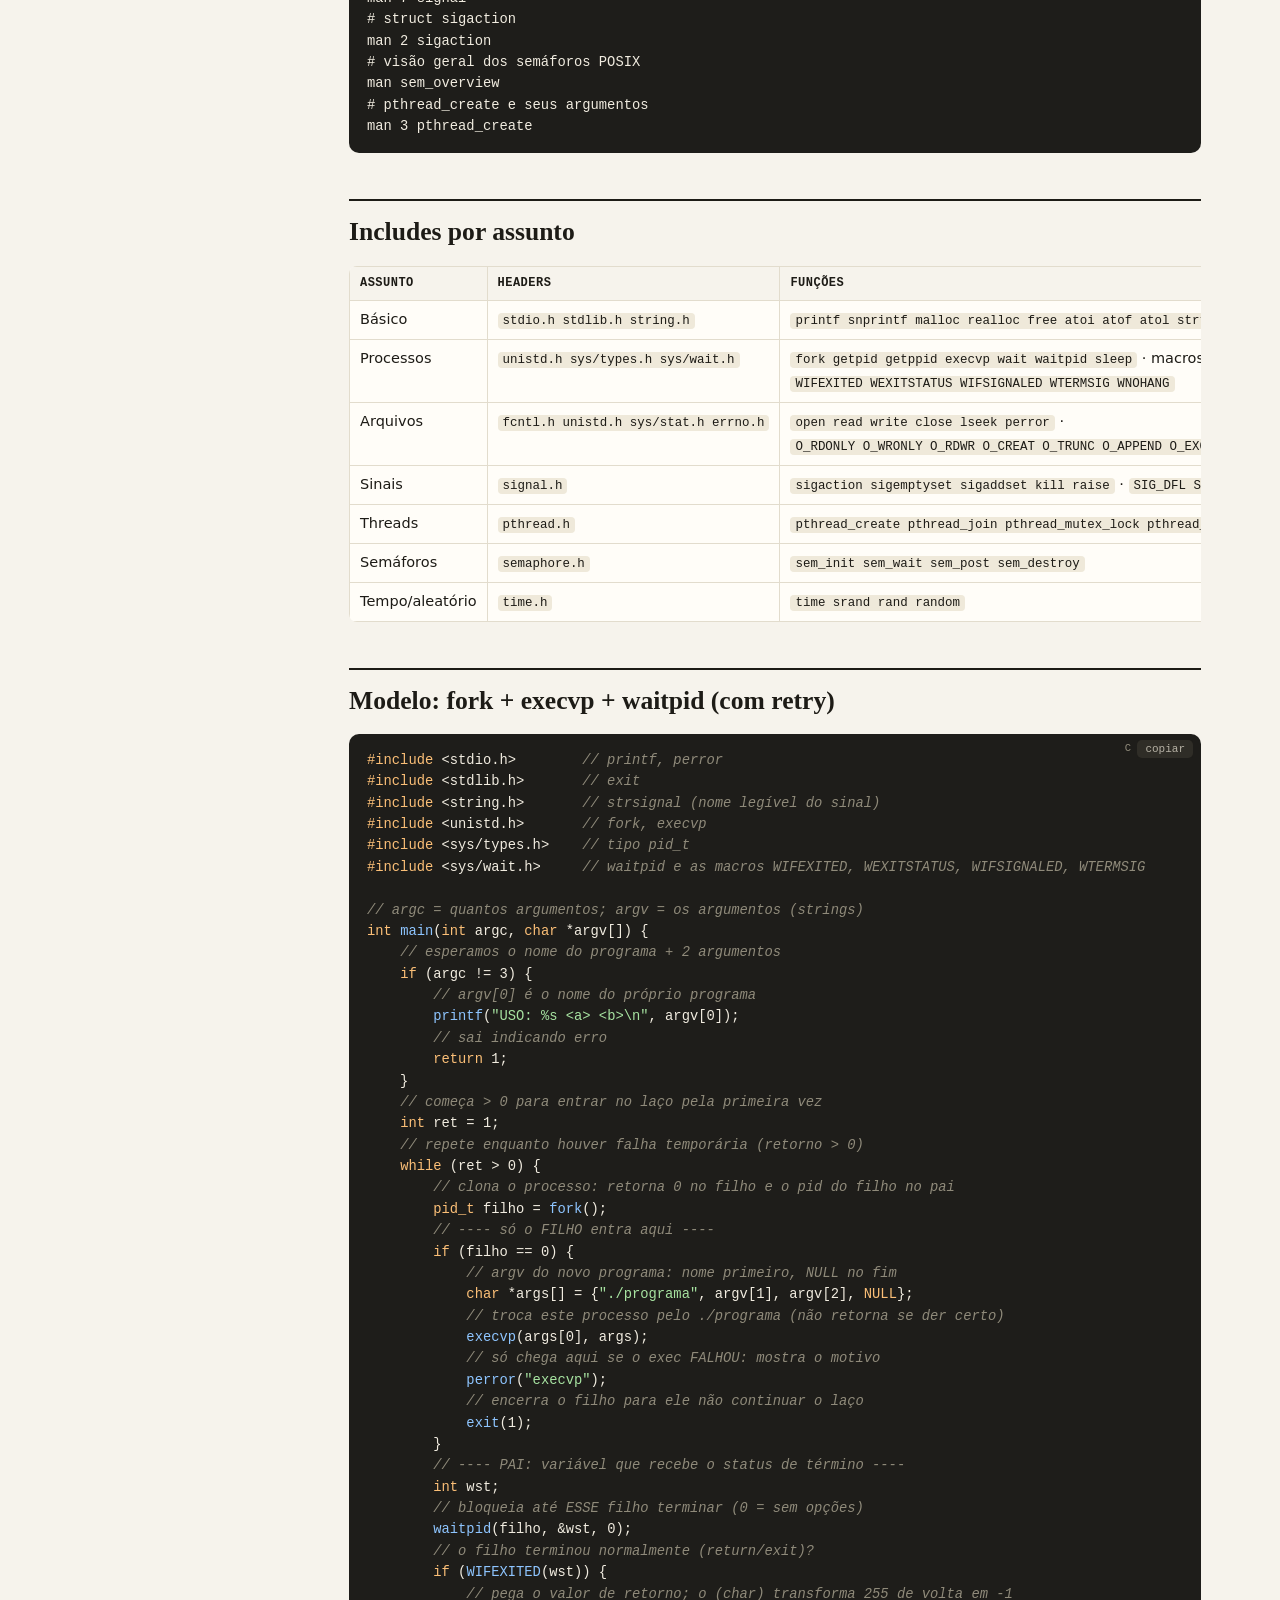
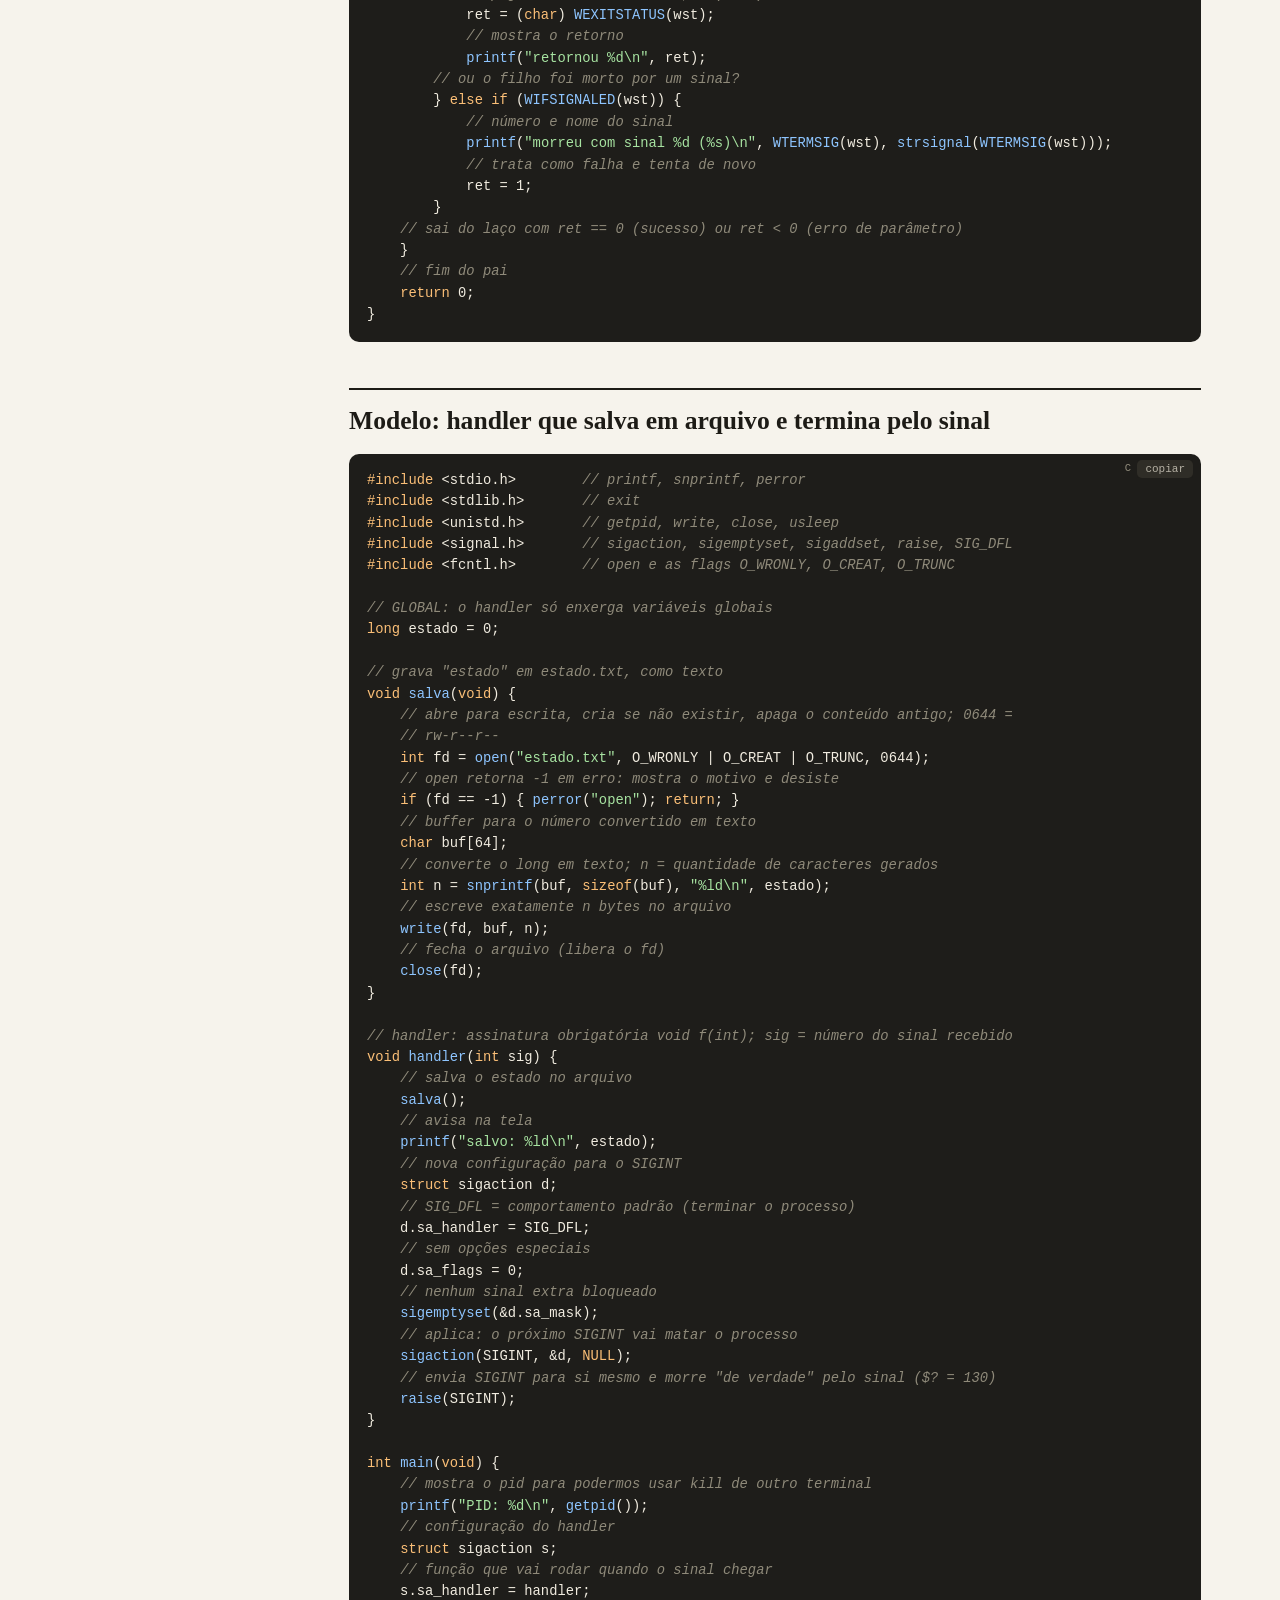
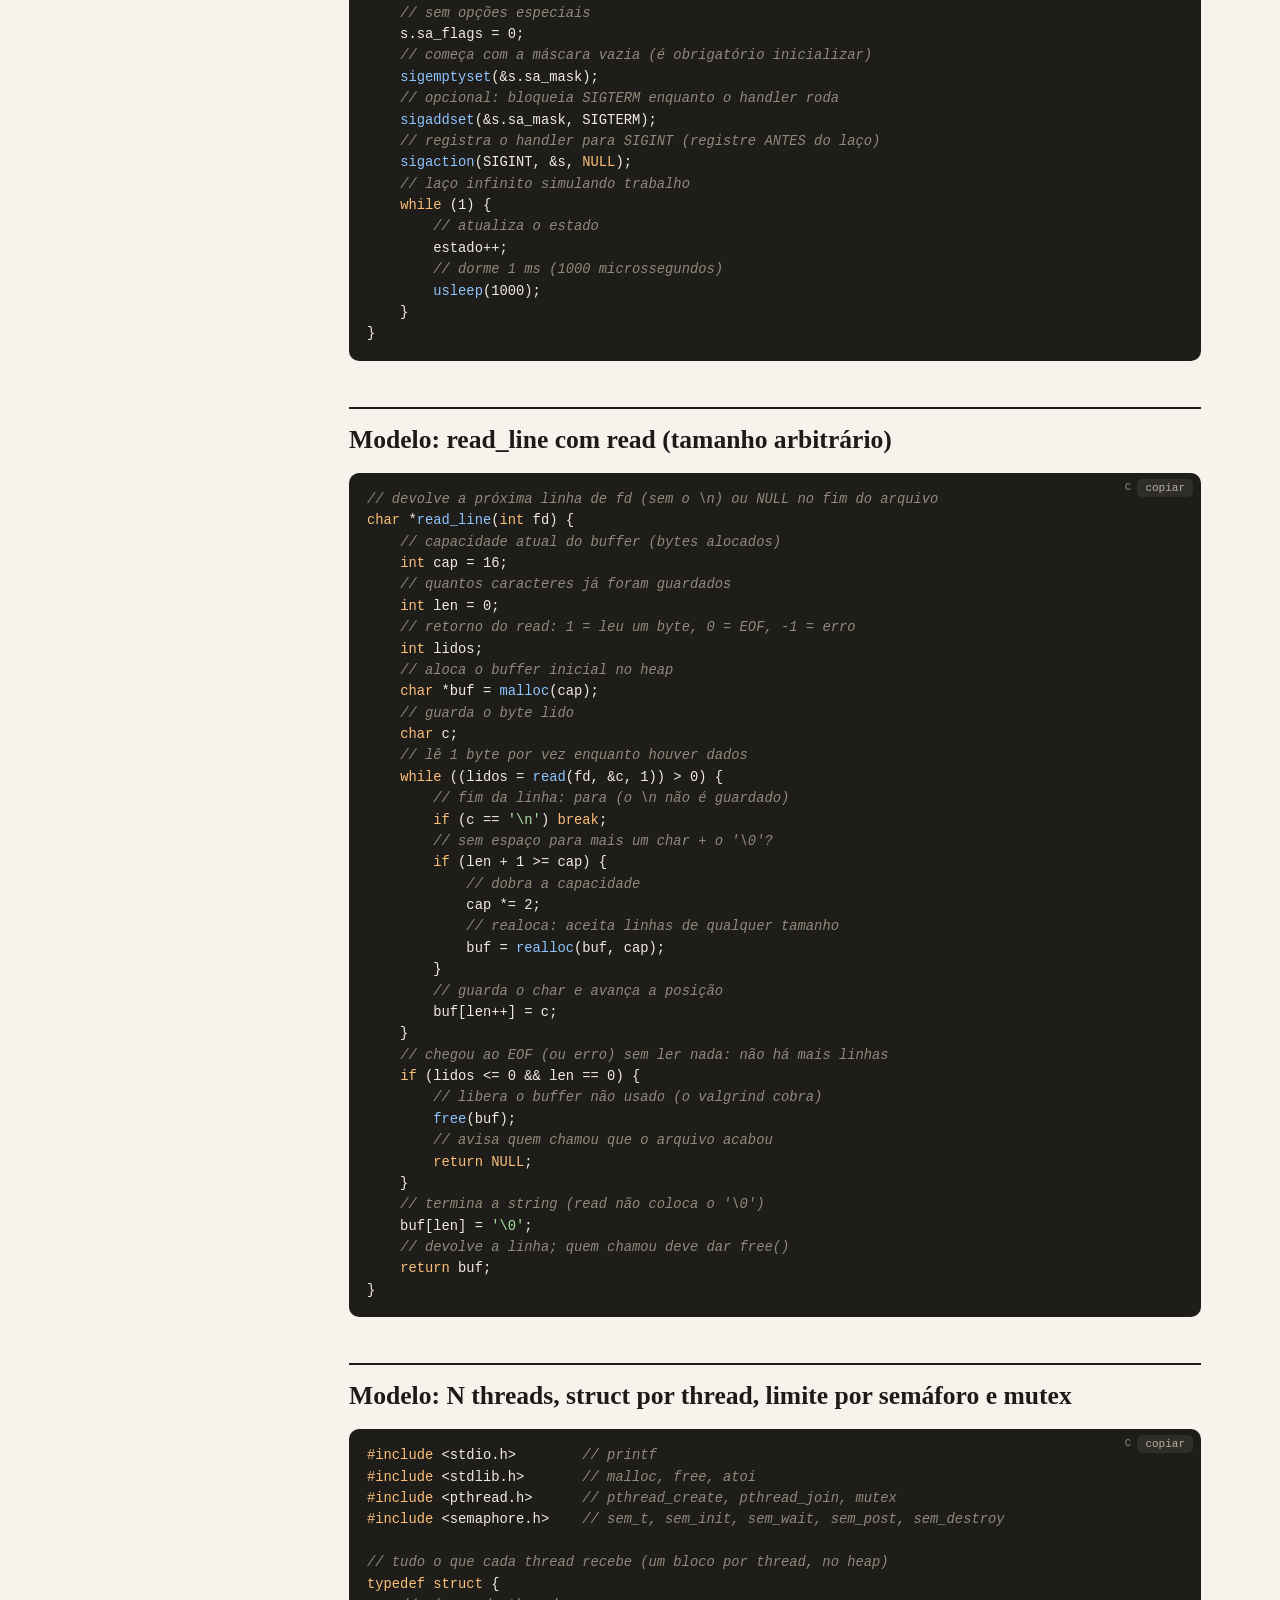
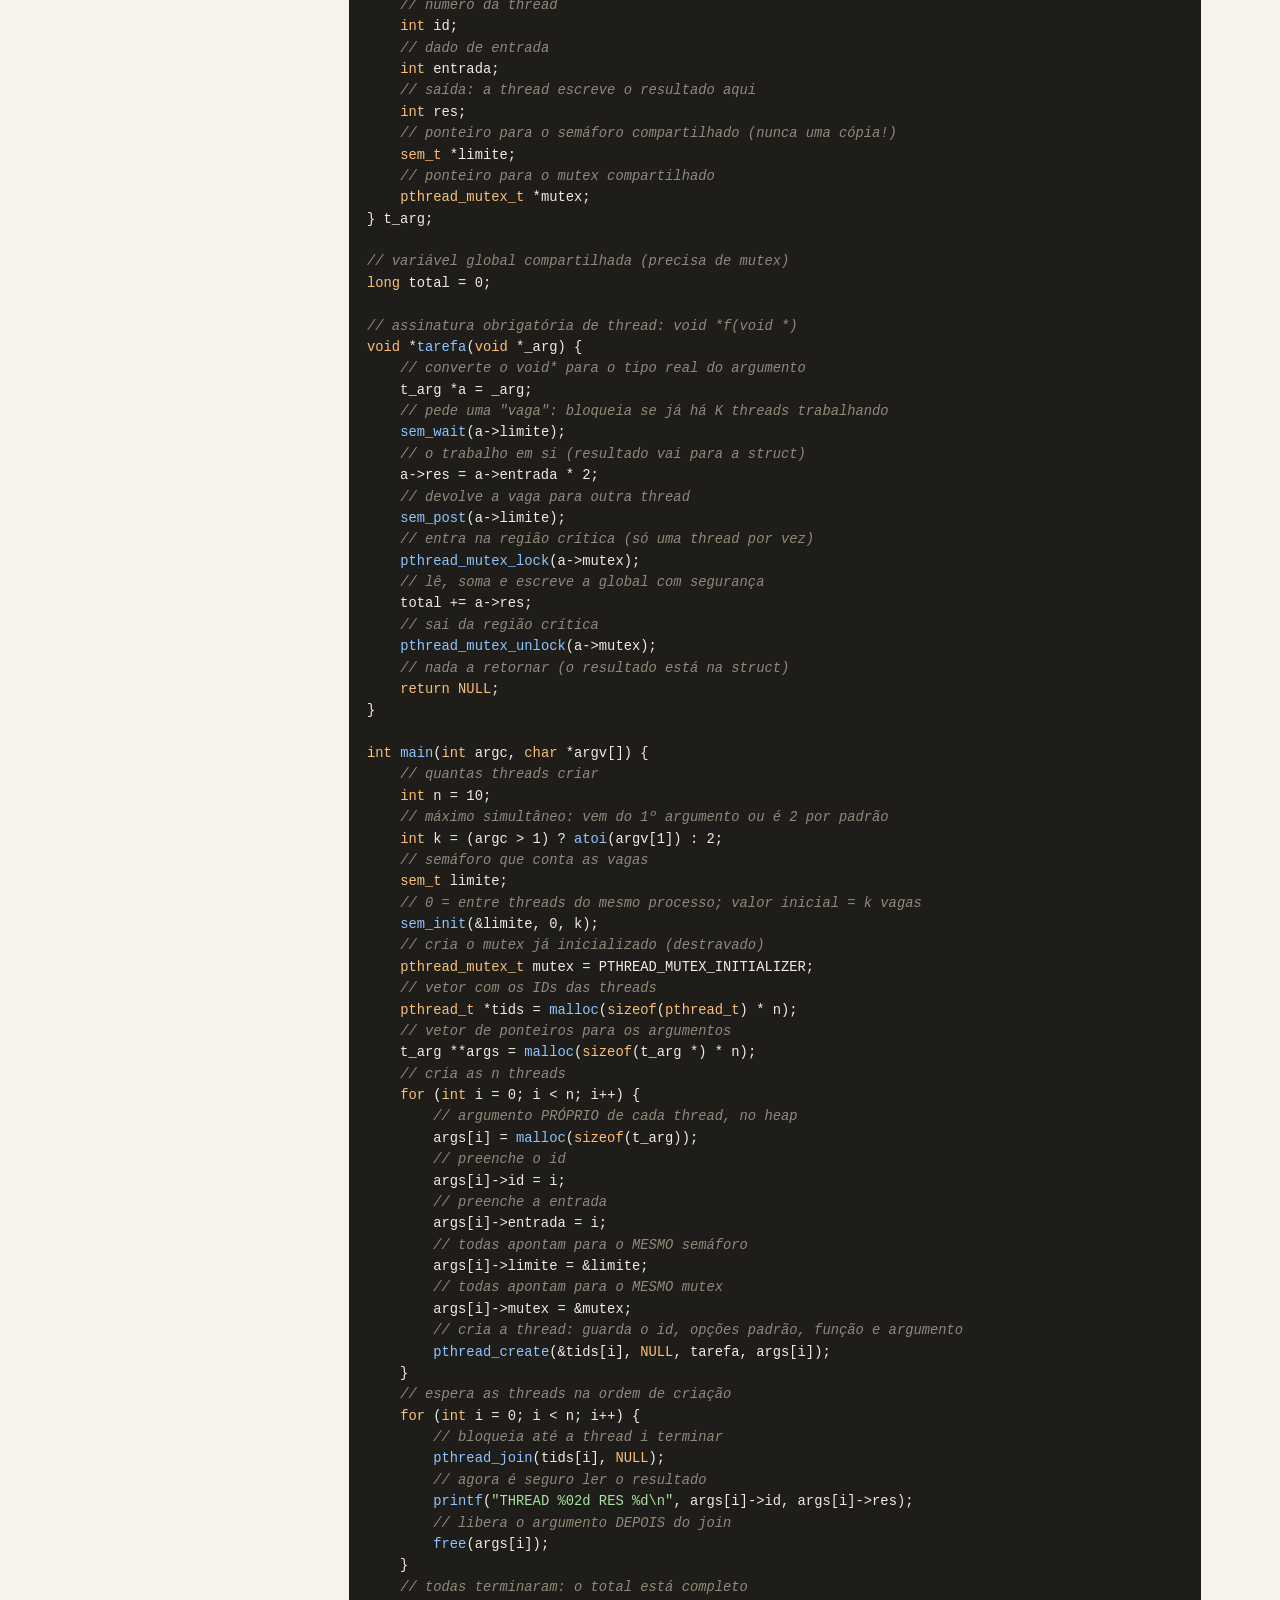
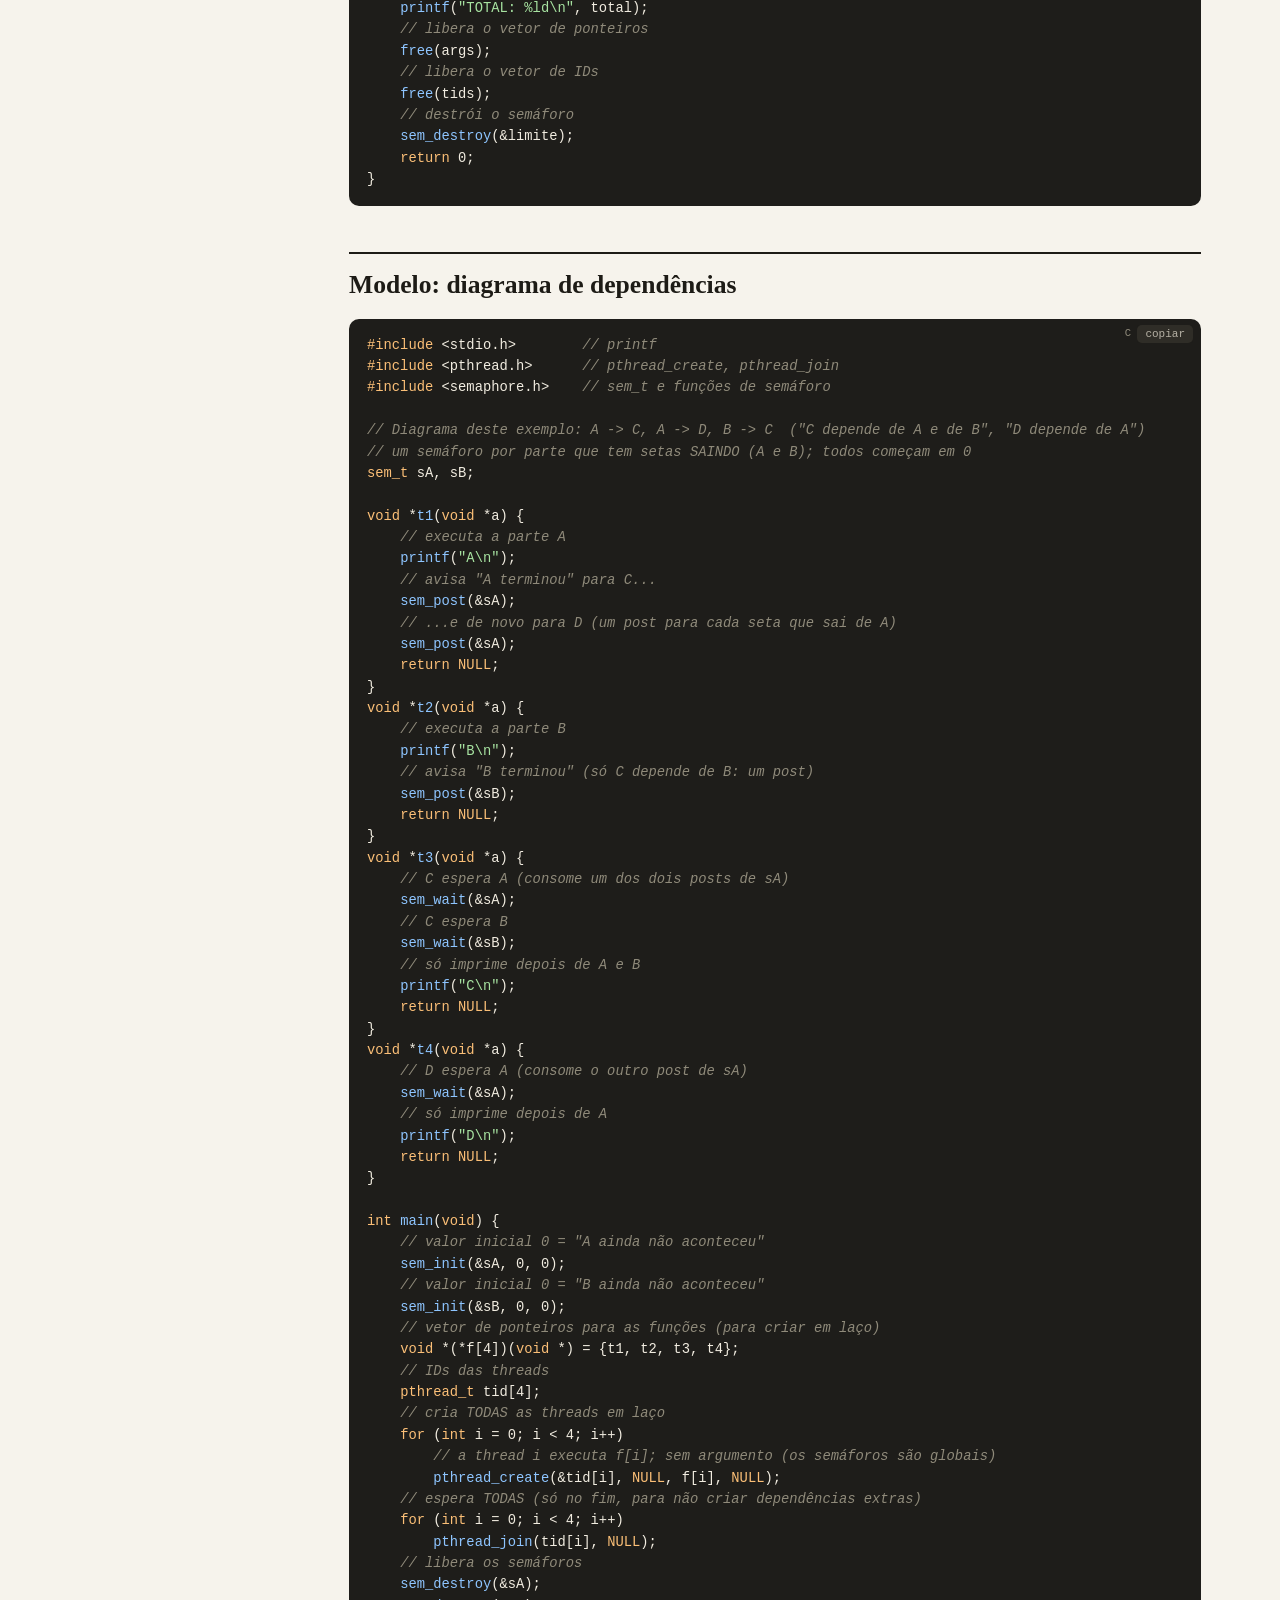
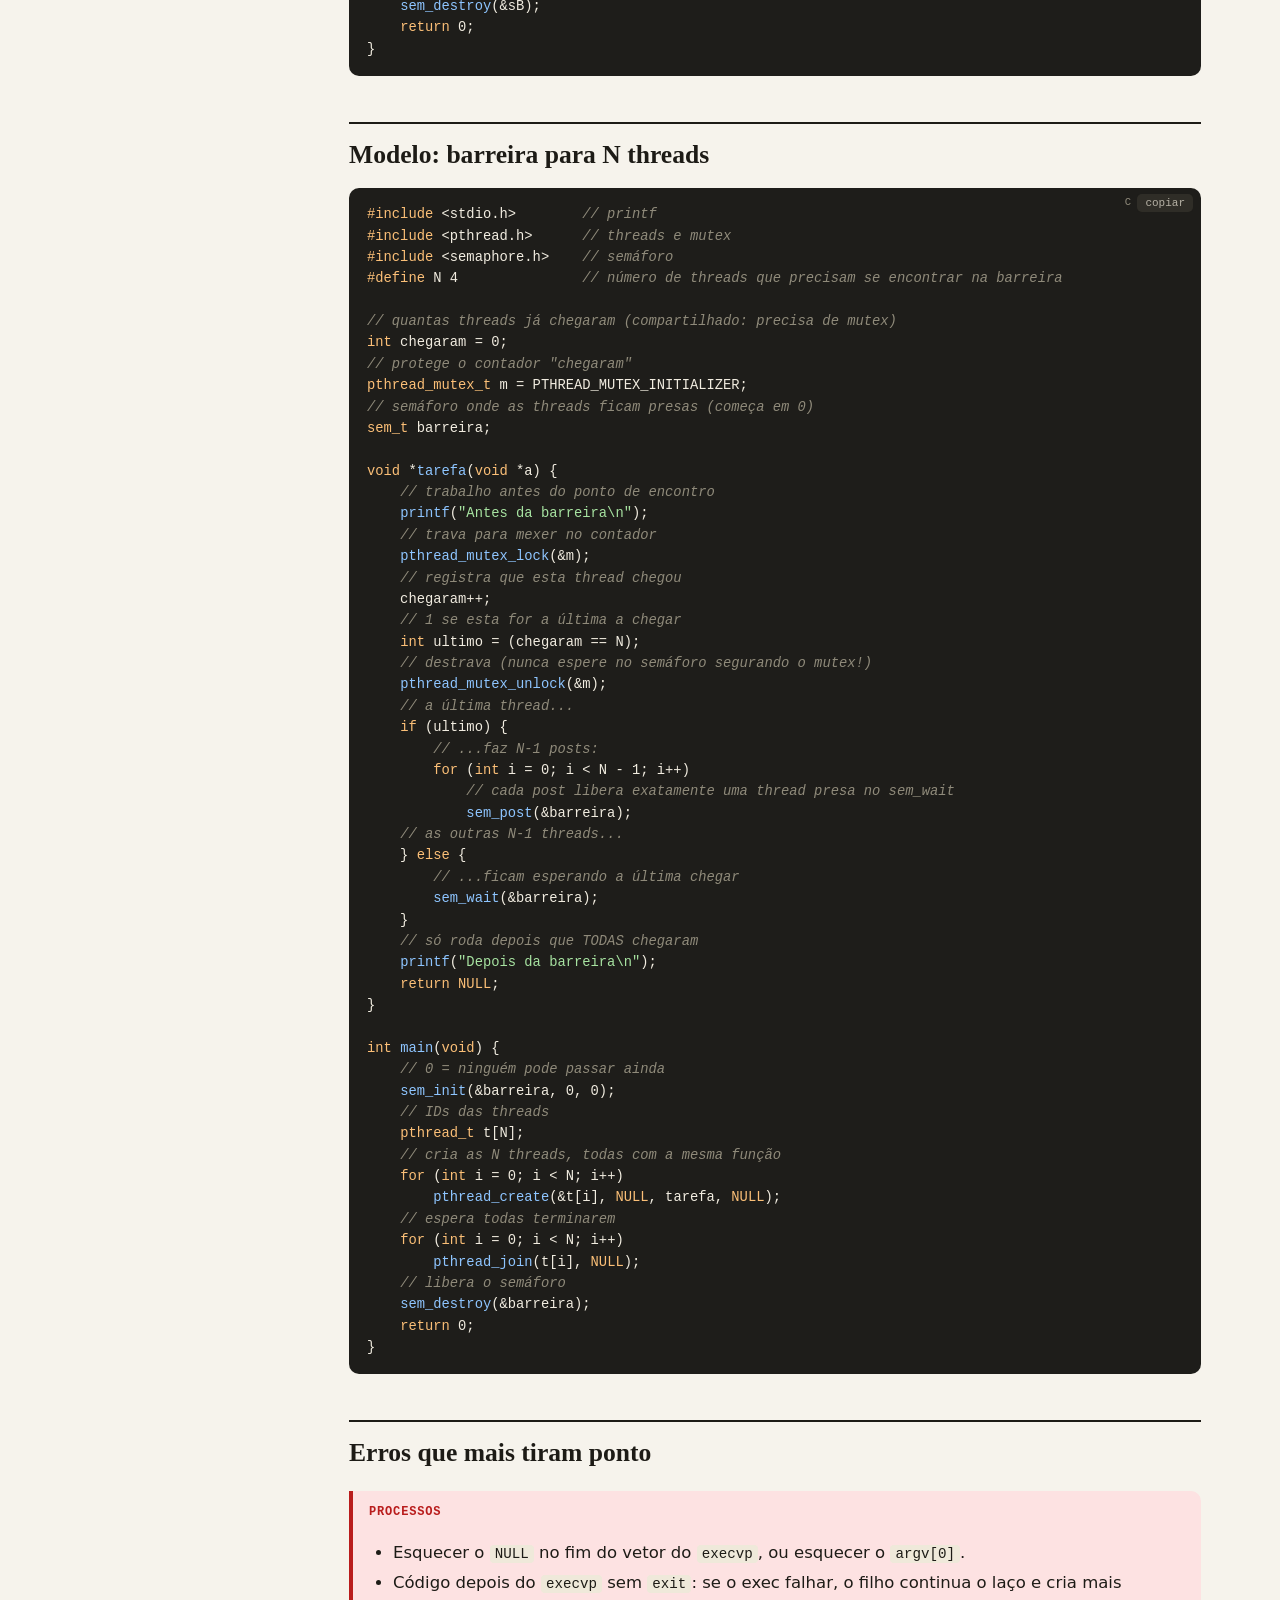
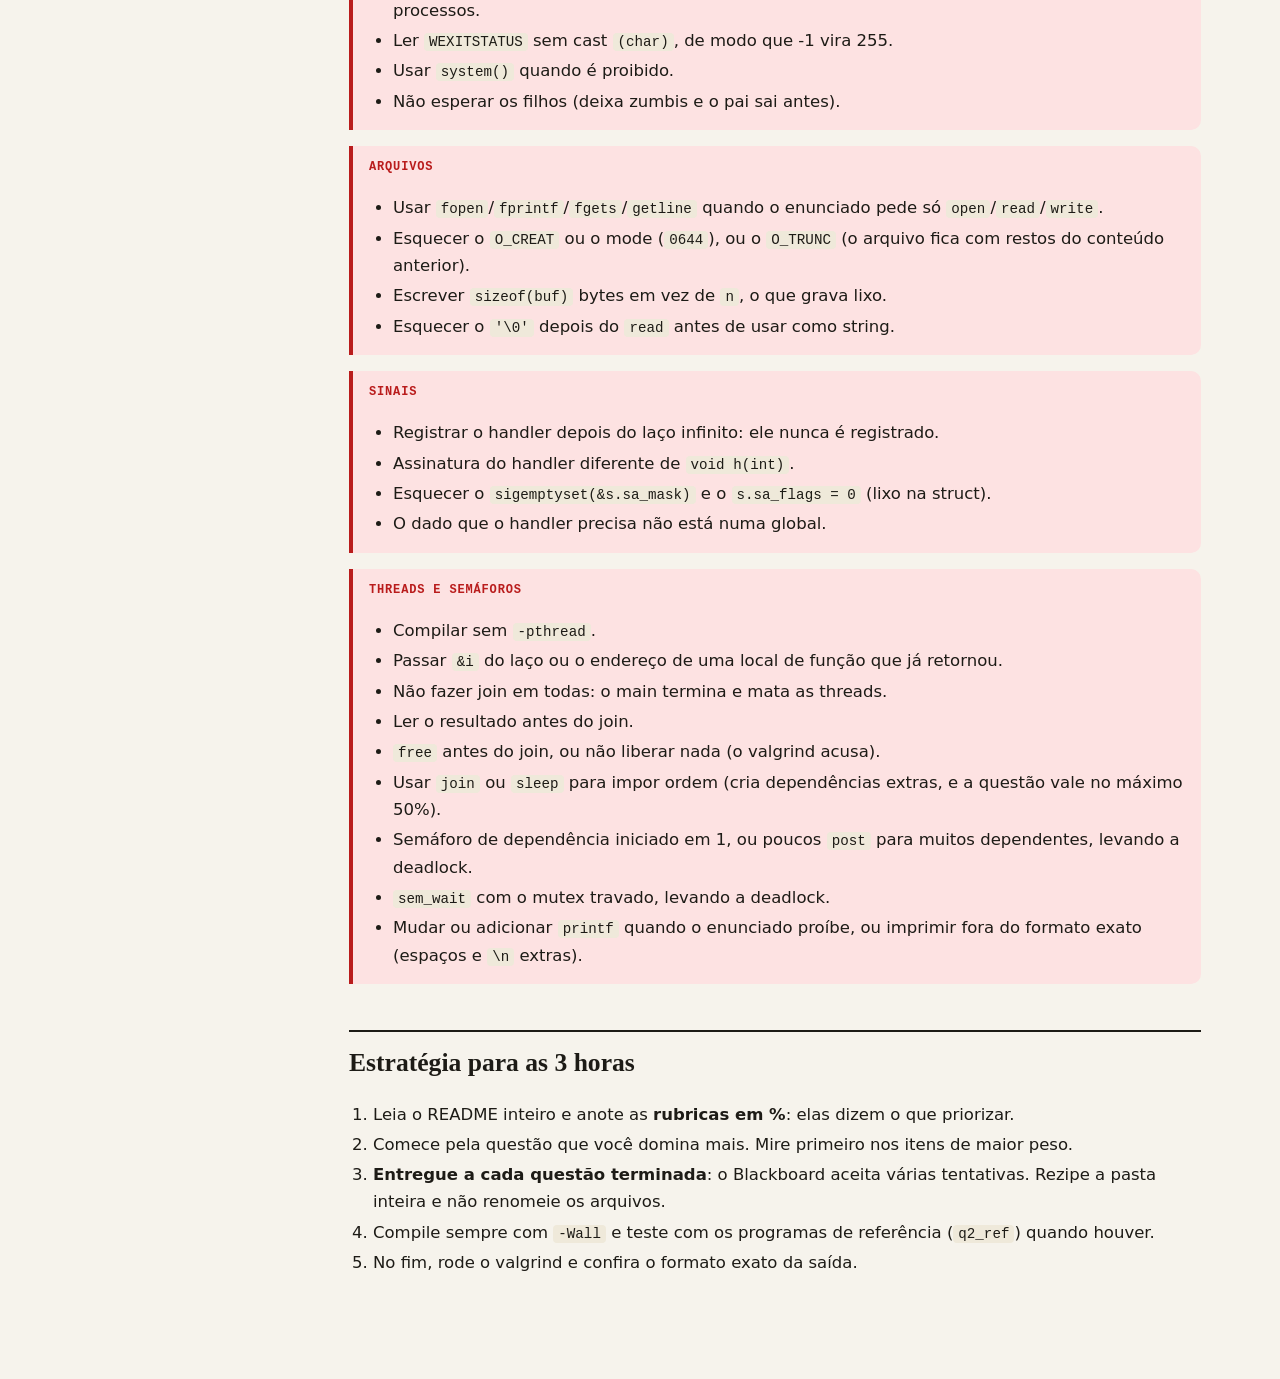
==== commit 8b97d4cf: "Cola: comentarios explicando cada linha dos modelos de codigo Co-Authored-By: Claude Opus 5.5 <norep" ====
--- a/cola.html
+++ b/cola.html
@@ -12,19 +12,63 @@
 <main>
 <p class="kicker">Consulta rápida · <span class="badge af">AF</span></p>
 <h1>Cola para a prova</h1>
-<p class="lead">A AF é <strong>com consulta</strong> aos materiais (e sem IA). Deixe esta página aberta: tem os includes, as assinaturas, os modelos prontos para adaptar e os erros que mais tiram ponto.</p>
+<p class="lead"><strong>Todas as linhas dos modelos estão comentadas</strong>: o comentário fica logo acima da linha que ele explica. A AF é <strong>com consulta</strong> aos materiais (e sem IA). Deixe esta página aberta: tem os includes, as assinaturas, os modelos prontos para adaptar e os erros que mais tiram ponto.</p>
 <div id="page-toc" class="page-toc"></div>
 
 <h2 id="compilar">Compilar, rodar e testar</h2>
-<pre><code>gcc -Wall -g q1.c -o q1 -pthread           # threads/semáforos: -pthread
-gcc -Wall -g q2.c -o q2                    # processos
-valgrind --leak-check=full ./q4 2 arq.txt  # tem que dar "0 errors" e "All heap blocks were freed"
-./q3 &amp;                                     # roda em background e mostra o pid
-kill -s SIGINT &lt;pid&gt;   ;   kill -USR1 &lt;pid&gt;   ;   kill -9 &lt;pid&gt;
-echo $?  ;  kill -l $?                     # código de saída / sinal que matou
-time ./q4 2 arq.txt                        # mede tempo (confere o limite de threads)
-for i in $(seq 20); do ./q1 | tr -d '\n'; echo; done   # roda 20x para ver ordens diferentes
-man 2 fork | man 2 wait | man 3 execvp | man 2 open | man 2 read | man 7 signal | man 2 sigaction | man sem_overview | man 3 pthread_create</code></pre>
+<pre><code># ---------- COMPILAR ----------
+# -Wall: mostra todos os avisos do compilador
+# -g: inclui informações de debug (necessário para gdb e valgrind apontarem linhas)
+# -o q1: nome do executável gerado
+# -pthread: obrigatório para threads e semáforos
+gcc -Wall -g q1.c -o q1 -pthread
+# processos, arquivos e sinais não precisam de -pthread
+gcc -Wall -g q2.c -o q2
+
+# ---------- MEMÓRIA ----------
+# roda o programa sob o valgrind; o objetivo é "ERROR SUMMARY: 0 errors" e "All heap
+# blocks were freed"
+valgrind --leak-check=full ./q4 2 arq.txt
+
+# ---------- SINAIS ----------
+# roda em background (o &amp; devolve o terminal) e mostra o pid do processo
+./q3 &amp;
+# envia SIGINT (o mesmo que o Ctrl+C) ao processo &lt;pid&gt;
+kill -s SIGINT &lt;pid&gt;
+# envia SIGUSR1
+kill -USR1 &lt;pid&gt;
+# envia SIGKILL (9): mata na hora, não pode ser capturado
+kill -9 &lt;pid&gt;
+# código de saída do último comando (130 = morreu por SIGINT, 128 + 2)
+echo $?
+# traduz o código de saída no nome do sinal (ex.: INT)
+kill -l $?
+
+# ---------- TEMPO E REPETIÇÃO ----------
+# mede o tempo total (serve para conferir o limite de threads simultâneas)
+time ./q4 2 arq.txt
+# roda 20 vezes, cada execução numa linha só, para ver as ordens possíveis
+for i in $(seq 20); do ./q1 | tr -d '\n'; echo; done
+
+# ---------- MANUAIS (em caso de dúvida, use o man) ----------
+# seção 2 = chamadas de sistema
+man 2 fork
+# wait, waitpid e as macros WIFEXITED etc.
+man 2 wait
+# seção 3 = funções da biblioteca
+man 3 execvp
+# flags O_* e mode
+man 2 open
+# o que read retorna (0 = EOF)
+man 2 read
+# lista de sinais e seus números
+man 7 signal
+# struct sigaction
+man 2 sigaction
+# visão geral dos semáforos POSIX
+man sem_overview
+# pthread_create e seus argumentos
+man 3 pthread_create</code></pre>
 
 <h2 id="includes">Includes por assunto</h2>
 <div class="table-wrap"><table>
@@ -39,197 +83,382 @@
 </table></div>
 
 <h2 id="t-proc">Modelo: fork + execvp + waitpid (com retry)</h2>
-<pre data-lang="c"><code>#include &lt;stdio.h&gt;
-#include &lt;stdlib.h&gt;
-#include &lt;string.h&gt;
-#include &lt;unistd.h&gt;
-#include &lt;sys/types.h&gt;
-#include &lt;sys/wait.h&gt;
-
+<pre data-lang="c"><code>#include &lt;stdio.h&gt;        // printf, perror
+#include &lt;stdlib.h&gt;       // exit
+#include &lt;string.h&gt;       // strsignal (nome legível do sinal)
+#include &lt;unistd.h&gt;       // fork, execvp
+#include &lt;sys/types.h&gt;    // tipo pid_t
+#include &lt;sys/wait.h&gt;     // waitpid e as macros WIFEXITED, WEXITSTATUS, WIFSIGNALED, WTERMSIG
+
+// argc = quantos argumentos; argv = os argumentos (strings)
 int main(int argc, char *argv[]) {
-    if (argc != 3) { printf("USO: %s &lt;a&gt; &lt;b&gt;\n", argv[0]); return 1; }
+    // esperamos o nome do programa + 2 argumentos
+    if (argc != 3) {
+        // argv[0] é o nome do próprio programa
+        printf("USO: %s &lt;a&gt; &lt;b&gt;\n", argv[0]);
+        // sai indicando erro
+        return 1;
+    }
+    // começa &gt; 0 para entrar no laço pela primeira vez
     int ret = 1;
+    // repete enquanto houver falha temporária (retorno &gt; 0)
     while (ret &gt; 0) {
+        // clona o processo: retorna 0 no filho e o pid do filho no pai
         pid_t filho = fork();
+        // ---- só o FILHO entra aqui ----
         if (filho == 0) {
+            // argv do novo programa: nome primeiro, NULL no fim
             char *args[] = {"./programa", argv[1], argv[2], NULL};
+            // troca este processo pelo ./programa (não retorna se der certo)
             execvp(args[0], args);
+            // só chega aqui se o exec FALHOU: mostra o motivo
             perror("execvp");
+            // encerra o filho para ele não continuar o laço
             exit(1);
         }
+        // ---- PAI: variável que recebe o status de término ----
         int wst;
+        // bloqueia até ESSE filho terminar (0 = sem opções)
         waitpid(filho, &amp;wst, 0);
+        // o filho terminou normalmente (return/exit)?
         if (WIFEXITED(wst)) {
-            ret = (char) WEXITSTATUS(wst);      // (char) recupera retornos negativos
+            // pega o valor de retorno; o (char) transforma 255 de volta em -1
+            ret = (char) WEXITSTATUS(wst);
+            // mostra o retorno
             printf("retornou %d\n", ret);
+        // ou o filho foi morto por um sinal?
         } else if (WIFSIGNALED(wst)) {
+            // número e nome do sinal
             printf("morreu com sinal %d (%s)\n", WTERMSIG(wst), strsignal(WTERMSIG(wst)));
-            ret = 1;                            // tenta de novo
+            // trata como falha e tenta de novo
+            ret = 1;
         }
-    }
+    // sai do laço com ret == 0 (sucesso) ou ret &lt; 0 (erro de parâmetro)
+    }
+    // fim do pai
     return 0;
 }</code></pre>
 
 <h2 id="t-sinal">Modelo: handler que salva em arquivo e termina pelo sinal</h2>
-<pre data-lang="c"><code>#include &lt;stdio.h&gt;
-#include &lt;stdlib.h&gt;
-#include &lt;unistd.h&gt;
-#include &lt;signal.h&gt;
-#include &lt;fcntl.h&gt;
-
-long estado = 0;                                  // global!
-
+<pre data-lang="c"><code>#include &lt;stdio.h&gt;        // printf, snprintf, perror
+#include &lt;stdlib.h&gt;       // exit
+#include &lt;unistd.h&gt;       // getpid, write, close, usleep
+#include &lt;signal.h&gt;       // sigaction, sigemptyset, sigaddset, raise, SIG_DFL
+#include &lt;fcntl.h&gt;        // open e as flags O_WRONLY, O_CREAT, O_TRUNC
+
+// GLOBAL: o handler só enxerga variáveis globais
+long estado = 0;
+
+// grava "estado" em estado.txt, como texto
 void salva(void) {
+    // abre para escrita, cria se não existir, apaga o conteúdo antigo; 0644 =
+    // rw-r--r--
     int fd = open("estado.txt", O_WRONLY | O_CREAT | O_TRUNC, 0644);
+    // open retorna -1 em erro: mostra o motivo e desiste
     if (fd == -1) { perror("open"); return; }
+    // buffer para o número convertido em texto
     char buf[64];
+    // converte o long em texto; n = quantidade de caracteres gerados
     int n = snprintf(buf, sizeof(buf), "%ld\n", estado);
+    // escreve exatamente n bytes no arquivo
     write(fd, buf, n);
+    // fecha o arquivo (libera o fd)
     close(fd);
 }
 
+// handler: assinatura obrigatória void f(int); sig = número do sinal recebido
 void handler(int sig) {
+    // salva o estado no arquivo
     salva();
+    // avisa na tela
     printf("salvo: %ld\n", estado);
-    struct sigaction d;                           // termina "de verdade" por SIGINT
+    // nova configuração para o SIGINT
+    struct sigaction d;
+    // SIG_DFL = comportamento padrão (terminar o processo)
     d.sa_handler = SIG_DFL;
+    // sem opções especiais
     d.sa_flags = 0;
+    // nenhum sinal extra bloqueado
     sigemptyset(&amp;d.sa_mask);
+    // aplica: o próximo SIGINT vai matar o processo
     sigaction(SIGINT, &amp;d, NULL);
+    // envia SIGINT para si mesmo e morre "de verdade" pelo sinal ($? = 130)
     raise(SIGINT);
 }
 
 int main(void) {
+    // mostra o pid para podermos usar kill de outro terminal
     printf("PID: %d\n", getpid());
+    // configuração do handler
     struct sigaction s;
+    // função que vai rodar quando o sinal chegar
     s.sa_handler = handler;
+    // sem opções especiais
     s.sa_flags = 0;
+    // começa com a máscara vazia (é obrigatório inicializar)
     sigemptyset(&amp;s.sa_mask);
-    sigaddset(&amp;s.sa_mask, SIGTERM);               // opcional: bloqueia SIGTERM no handler
+    // opcional: bloqueia SIGTERM enquanto o handler roda
+    sigaddset(&amp;s.sa_mask, SIGTERM);
+    // registra o handler para SIGINT (registre ANTES do laço)
     sigaction(SIGINT, &amp;s, NULL);
-    while (1) { estado++; usleep(1000); }
+    // laço infinito simulando trabalho
+    while (1) {
+        // atualiza o estado
+        estado++;
+        // dorme 1 ms (1000 microssegundos)
+        usleep(1000);
+    }
 }</code></pre>
 
 <h2 id="t-readline">Modelo: read_line com read (tamanho arbitrário)</h2>
-<pre data-lang="c"><code>char *read_line(int fd) {
-    int cap = 16, len = 0, lidos;
+<pre data-lang="c"><code>// devolve a próxima linha de fd (sem o \n) ou NULL no fim do arquivo
+char *read_line(int fd) {
+    // capacidade atual do buffer (bytes alocados)
+    int cap = 16;
+    // quantos caracteres já foram guardados
+    int len = 0;
+    // retorno do read: 1 = leu um byte, 0 = EOF, -1 = erro
+    int lidos;
+    // aloca o buffer inicial no heap
     char *buf = malloc(cap);
+    // guarda o byte lido
     char c;
+    // lê 1 byte por vez enquanto houver dados
     while ((lidos = read(fd, &amp;c, 1)) &gt; 0) {
+        // fim da linha: para (o \n não é guardado)
         if (c == '\n') break;
-        if (len + 1 &gt;= cap) { cap *= 2; buf = realloc(buf, cap); }
+        // sem espaço para mais um char + o '\0'?
+        if (len + 1 &gt;= cap) {
+            // dobra a capacidade
+            cap *= 2;
+            // realoca: aceita linhas de qualquer tamanho
+            buf = realloc(buf, cap);
+        }
+        // guarda o char e avança a posição
         buf[len++] = c;
     }
-    if (lidos &lt;= 0 &amp;&amp; len == 0) { free(buf); return NULL; }
+    // chegou ao EOF (ou erro) sem ler nada: não há mais linhas
+    if (lidos &lt;= 0 &amp;&amp; len == 0) {
+        // libera o buffer não usado (o valgrind cobra)
+        free(buf);
+        // avisa quem chamou que o arquivo acabou
+        return NULL;
+    }
+    // termina a string (read não coloca o '\0')
     buf[len] = '\0';
+    // devolve a linha; quem chamou deve dar free()
     return buf;
 }</code></pre>
 
 <h2 id="t-threads">Modelo: N threads, struct por thread, limite por semáforo e mutex</h2>
-<pre data-lang="c"><code>#include &lt;stdio.h&gt;
-#include &lt;stdlib.h&gt;
-#include &lt;pthread.h&gt;
-#include &lt;semaphore.h&gt;
-
+<pre data-lang="c"><code>#include &lt;stdio.h&gt;        // printf
+#include &lt;stdlib.h&gt;       // malloc, free, atoi
+#include &lt;pthread.h&gt;      // pthread_create, pthread_join, mutex
+#include &lt;semaphore.h&gt;    // sem_t, sem_init, sem_wait, sem_post, sem_destroy
+
+// tudo o que cada thread recebe (um bloco por thread, no heap)
 typedef struct {
+    // número da thread
     int id;
+    // dado de entrada
     int entrada;
-    int res;                     // saída
+    // saída: a thread escreve o resultado aqui
+    int res;
+    // ponteiro para o semáforo compartilhado (nunca uma cópia!)
     sem_t *limite;
+    // ponteiro para o mutex compartilhado
     pthread_mutex_t *mutex;
 } t_arg;
 
+// variável global compartilhada (precisa de mutex)
 long total = 0;
 
+// assinatura obrigatória de thread: void *f(void *)
 void *tarefa(void *_arg) {
+    // converte o void* para o tipo real do argumento
     t_arg *a = _arg;
-    sem_wait(a-&gt;limite);         // entra (no máx. K ao mesmo tempo)
-    a-&gt;res = a-&gt;entrada * 2;     // trabalho
-    sem_post(a-&gt;limite);         // sai
+    // pede uma "vaga": bloqueia se já há K threads trabalhando
+    sem_wait(a-&gt;limite);
+    // o trabalho em si (resultado vai para a struct)
+    a-&gt;res = a-&gt;entrada * 2;
+    // devolve a vaga para outra thread
+    sem_post(a-&gt;limite);
+    // entra na região crítica (só uma thread por vez)
     pthread_mutex_lock(a-&gt;mutex);
-    total += a-&gt;res;             // região crítica
+    // lê, soma e escreve a global com segurança
+    total += a-&gt;res;
+    // sai da região crítica
     pthread_mutex_unlock(a-&gt;mutex);
+    // nada a retornar (o resultado está na struct)
     return NULL;
 }
 
 int main(int argc, char *argv[]) {
-    int n = 10, k = (argc &gt; 1) ? atoi(argv[1]) : 2;
+    // quantas threads criar
+    int n = 10;
+    // máximo simultâneo: vem do 1º argumento ou é 2 por padrão
+    int k = (argc &gt; 1) ? atoi(argv[1]) : 2;
+    // semáforo que conta as vagas
     sem_t limite;
+    // 0 = entre threads do mesmo processo; valor inicial = k vagas
     sem_init(&amp;limite, 0, k);
+    // cria o mutex já inicializado (destravado)
     pthread_mutex_t mutex = PTHREAD_MUTEX_INITIALIZER;
+    // vetor com os IDs das threads
     pthread_t *tids = malloc(sizeof(pthread_t) * n);
+    // vetor de ponteiros para os argumentos
     t_arg **args = malloc(sizeof(t_arg *) * n);
+    // cria as n threads
     for (int i = 0; i &lt; n; i++) {
+        // argumento PRÓPRIO de cada thread, no heap
         args[i] = malloc(sizeof(t_arg));
+        // preenche o id
         args[i]-&gt;id = i;
+        // preenche a entrada
         args[i]-&gt;entrada = i;
+        // todas apontam para o MESMO semáforo
         args[i]-&gt;limite = &amp;limite;
+        // todas apontam para o MESMO mutex
         args[i]-&gt;mutex = &amp;mutex;
+        // cria a thread: guarda o id, opções padrão, função e argumento
         pthread_create(&amp;tids[i], NULL, tarefa, args[i]);
     }
+    // espera as threads na ordem de criação
     for (int i = 0; i &lt; n; i++) {
+        // bloqueia até a thread i terminar
         pthread_join(tids[i], NULL);
+        // agora é seguro ler o resultado
         printf("THREAD %02d RES %d\n", args[i]-&gt;id, args[i]-&gt;res);
+        // libera o argumento DEPOIS do join
         free(args[i]);
     }
+    // todas terminaram: o total está completo
     printf("TOTAL: %ld\n", total);
+    // libera o vetor de ponteiros
     free(args);
+    // libera o vetor de IDs
     free(tids);
+    // destrói o semáforo
     sem_destroy(&amp;limite);
     return 0;
 }</code></pre>
 
 <h2 id="t-deps">Modelo: diagrama de dependências</h2>
-<pre data-lang="c"><code>#include &lt;stdio.h&gt;
-#include &lt;pthread.h&gt;
-#include &lt;semaphore.h&gt;
-
-sem_t sA, sB;                                     // um por parte que tem setas saindo (init 0)
-
-void *t1(void *a) { printf("A\n"); sem_post(&amp;sA); sem_post(&amp;sA); return NULL; }  // A -&gt; C e A -&gt; D
-void *t2(void *a) { printf("B\n"); sem_post(&amp;sB); return NULL; }                 // B -&gt; C
-void *t3(void *a) { sem_wait(&amp;sA); sem_wait(&amp;sB); printf("C\n"); return NULL; }  // C depende de A e B
-void *t4(void *a) { sem_wait(&amp;sA); printf("D\n"); return NULL; }                 // D depende de A
+<pre data-lang="c"><code>#include &lt;stdio.h&gt;        // printf
+#include &lt;pthread.h&gt;      // pthread_create, pthread_join
+#include &lt;semaphore.h&gt;    // sem_t e funções de semáforo
+
+// Diagrama deste exemplo: A -&gt; C, A -&gt; D, B -&gt; C  ("C depende de A e de B", "D depende de A")
+// um semáforo por parte que tem setas SAINDO (A e B); todos começam em 0
+sem_t sA, sB;
+
+void *t1(void *a) {
+    // executa a parte A
+    printf("A\n");
+    // avisa "A terminou" para C...
+    sem_post(&amp;sA);
+    // ...e de novo para D (um post para cada seta que sai de A)
+    sem_post(&amp;sA);
+    return NULL;
+}
+void *t2(void *a) {
+    // executa a parte B
+    printf("B\n");
+    // avisa "B terminou" (só C depende de B: um post)
+    sem_post(&amp;sB);
+    return NULL;
+}
+void *t3(void *a) {
+    // C espera A (consome um dos dois posts de sA)
+    sem_wait(&amp;sA);
+    // C espera B
+    sem_wait(&amp;sB);
+    // só imprime depois de A e B
+    printf("C\n");
+    return NULL;
+}
+void *t4(void *a) {
+    // D espera A (consome o outro post de sA)
+    sem_wait(&amp;sA);
+    // só imprime depois de A
+    printf("D\n");
+    return NULL;
+}
 
 int main(void) {
+    // valor inicial 0 = "A ainda não aconteceu"
     sem_init(&amp;sA, 0, 0);
+    // valor inicial 0 = "B ainda não aconteceu"
     sem_init(&amp;sB, 0, 0);
+    // vetor de ponteiros para as funções (para criar em laço)
     void *(*f[4])(void *) = {t1, t2, t3, t4};
+    // IDs das threads
     pthread_t tid[4];
-    for (int i = 0; i &lt; 4; i++) pthread_create(&amp;tid[i], NULL, f[i], NULL);
-    for (int i = 0; i &lt; 4; i++) pthread_join(tid[i], NULL);
+    // cria TODAS as threads em laço
+    for (int i = 0; i &lt; 4; i++)
+        // a thread i executa f[i]; sem argumento (os semáforos são globais)
+        pthread_create(&amp;tid[i], NULL, f[i], NULL);
+    // espera TODAS (só no fim, para não criar dependências extras)
+    for (int i = 0; i &lt; 4; i++)
+        pthread_join(tid[i], NULL);
+    // libera os semáforos
     sem_destroy(&amp;sA);
     sem_destroy(&amp;sB);
     return 0;
 }</code></pre>
 
 <h2 id="t-barreira">Modelo: barreira para N threads</h2>
-<pre data-lang="c"><code>#include &lt;stdio.h&gt;
-#include &lt;pthread.h&gt;
-#include &lt;semaphore.h&gt;
-#define N 4
-
+<pre data-lang="c"><code>#include &lt;stdio.h&gt;        // printf
+#include &lt;pthread.h&gt;      // threads e mutex
+#include &lt;semaphore.h&gt;    // semáforo
+#define N 4               // número de threads que precisam se encontrar na barreira
+
+// quantas threads já chegaram (compartilhado: precisa de mutex)
 int chegaram = 0;
+// protege o contador "chegaram"
 pthread_mutex_t m = PTHREAD_MUTEX_INITIALIZER;
-sem_t barreira;                                   // init 0
+// semáforo onde as threads ficam presas (começa em 0)
+sem_t barreira;
 
 void *tarefa(void *a) {
+    // trabalho antes do ponto de encontro
     printf("Antes da barreira\n");
+    // trava para mexer no contador
     pthread_mutex_lock(&amp;m);
+    // registra que esta thread chegou
     chegaram++;
+    // 1 se esta for a última a chegar
     int ultimo = (chegaram == N);
+    // destrava (nunca espere no semáforo segurando o mutex!)
     pthread_mutex_unlock(&amp;m);
-    if (ultimo) { for (int i = 0; i &lt; N - 1; i++) sem_post(&amp;barreira); }
-    else sem_wait(&amp;barreira);
+    // a última thread...
+    if (ultimo) {
+        // ...faz N-1 posts:
+        for (int i = 0; i &lt; N - 1; i++)
+            // cada post libera exatamente uma thread presa no sem_wait
+            sem_post(&amp;barreira);
+    // as outras N-1 threads...
+    } else {
+        // ...ficam esperando a última chegar
+        sem_wait(&amp;barreira);
+    }
+    // só roda depois que TODAS chegaram
     printf("Depois da barreira\n");
     return NULL;
 }
 
 int main(void) {
+    // 0 = ninguém pode passar ainda
     sem_init(&amp;barreira, 0, 0);
+    // IDs das threads
     pthread_t t[N];
-    for (int i = 0; i &lt; N; i++) pthread_create(&amp;t[i], NULL, tarefa, NULL);
-    for (int i = 0; i &lt; N; i++) pthread_join(t[i], NULL);
+    // cria as N threads, todas com a mesma função
+    for (int i = 0; i &lt; N; i++)
+        pthread_create(&amp;t[i], NULL, tarefa, NULL);
+    // espera todas terminarem
+    for (int i = 0; i &lt; N; i++)
+        pthread_join(t[i], NULL);
+    // libera o semáforo
     sem_destroy(&amp;barreira);
     return 0;
 }</code></pre>
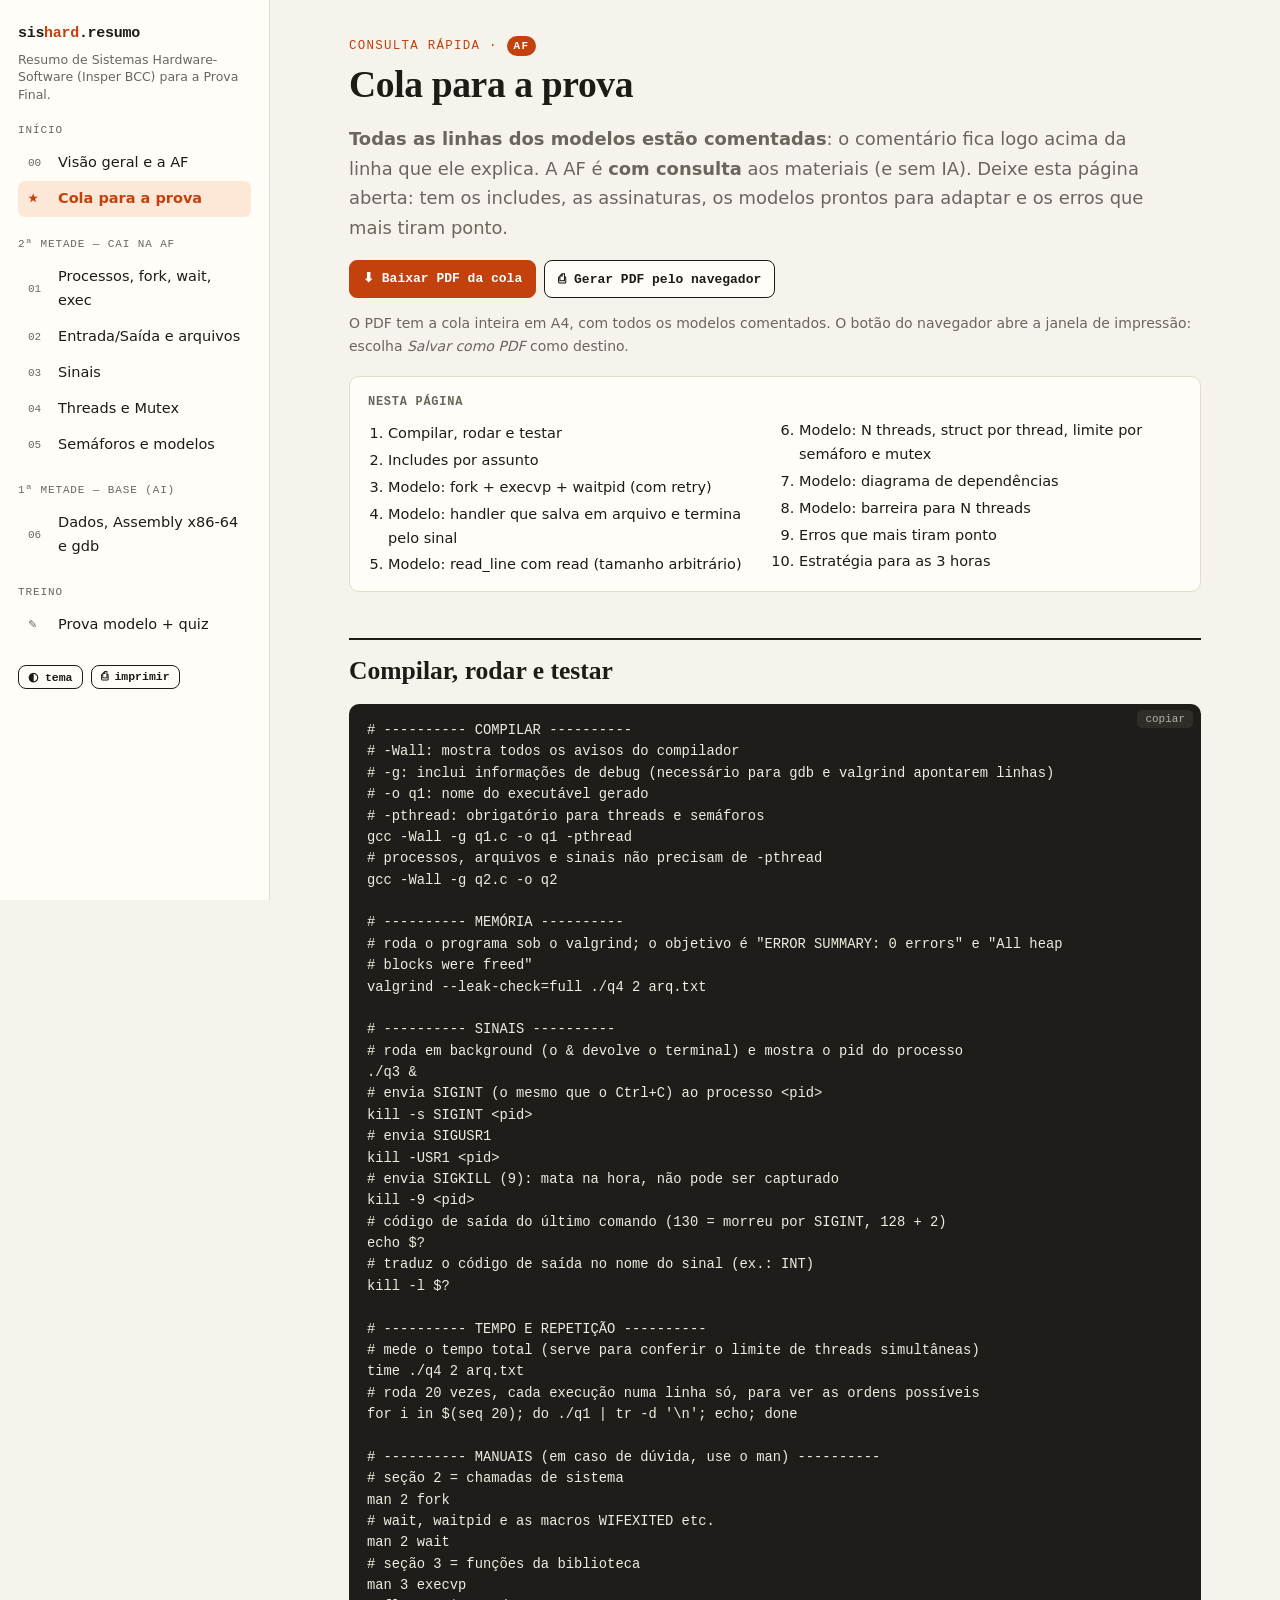
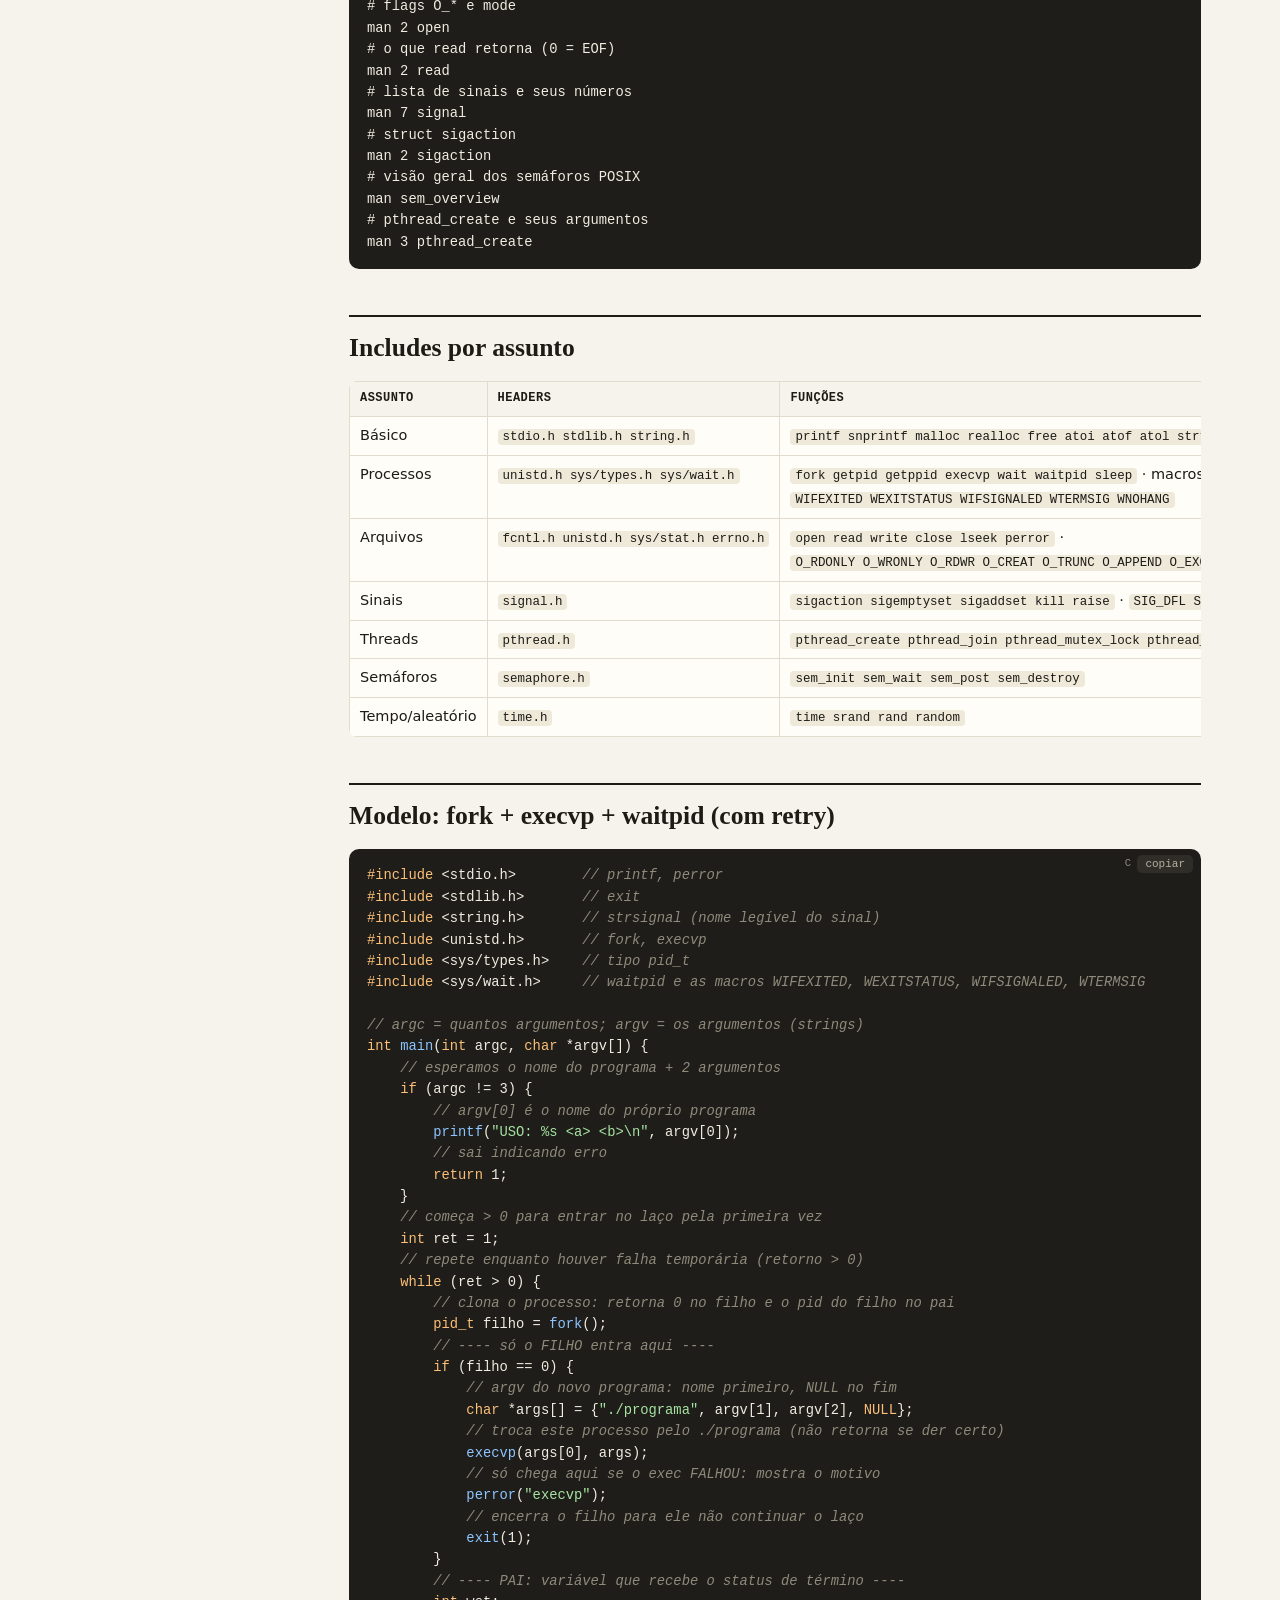
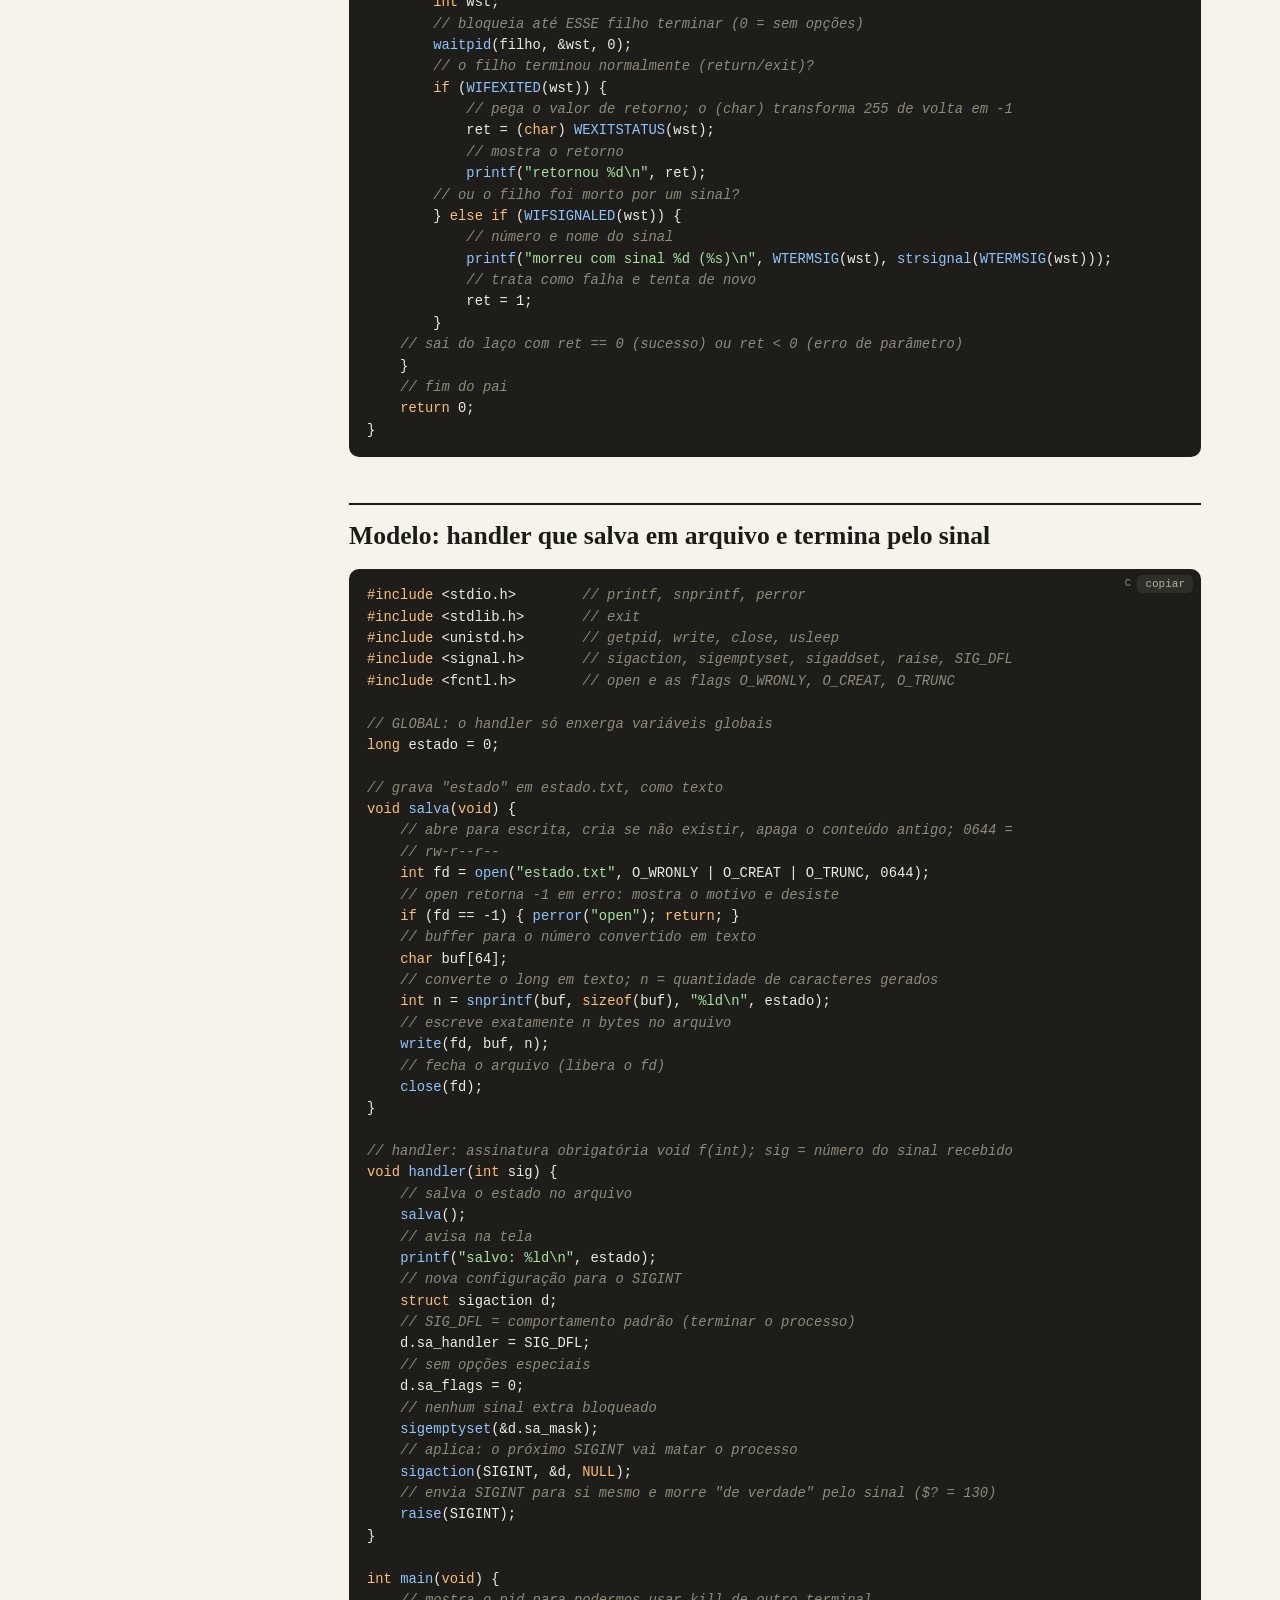
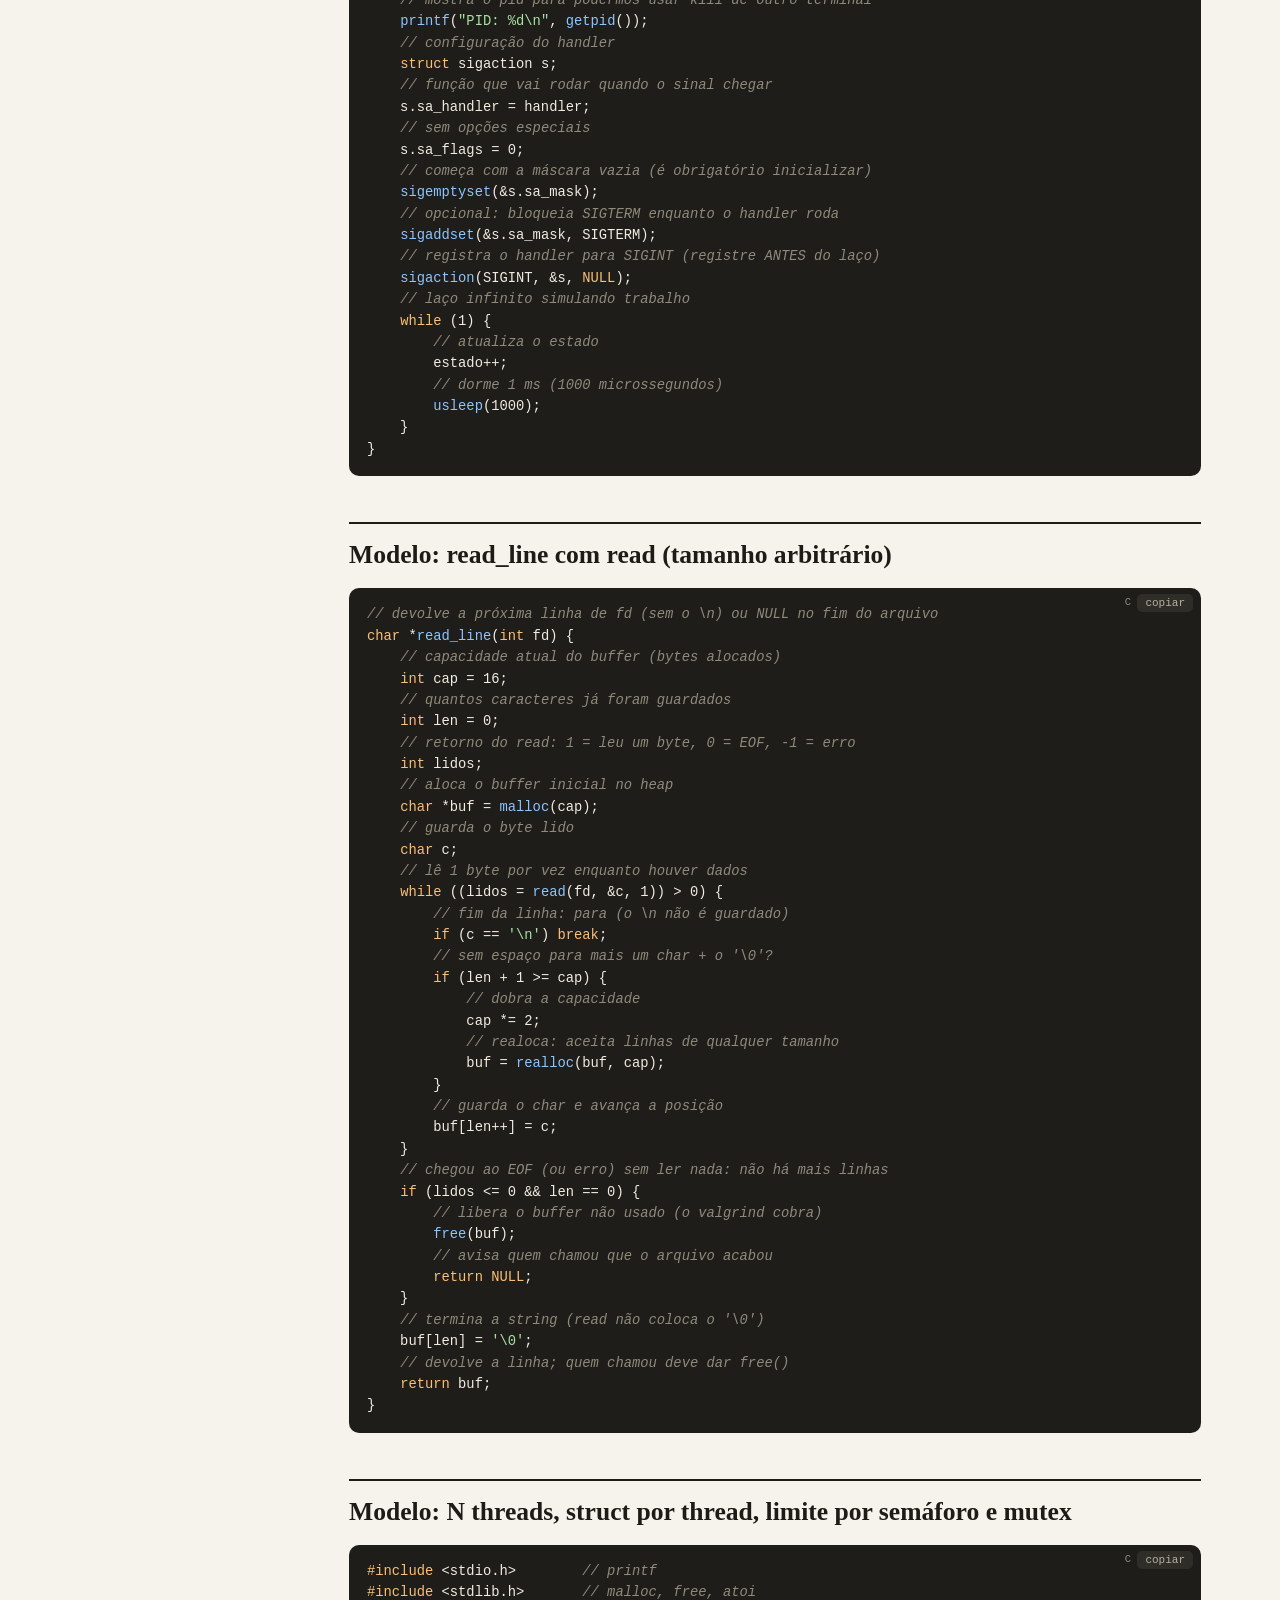
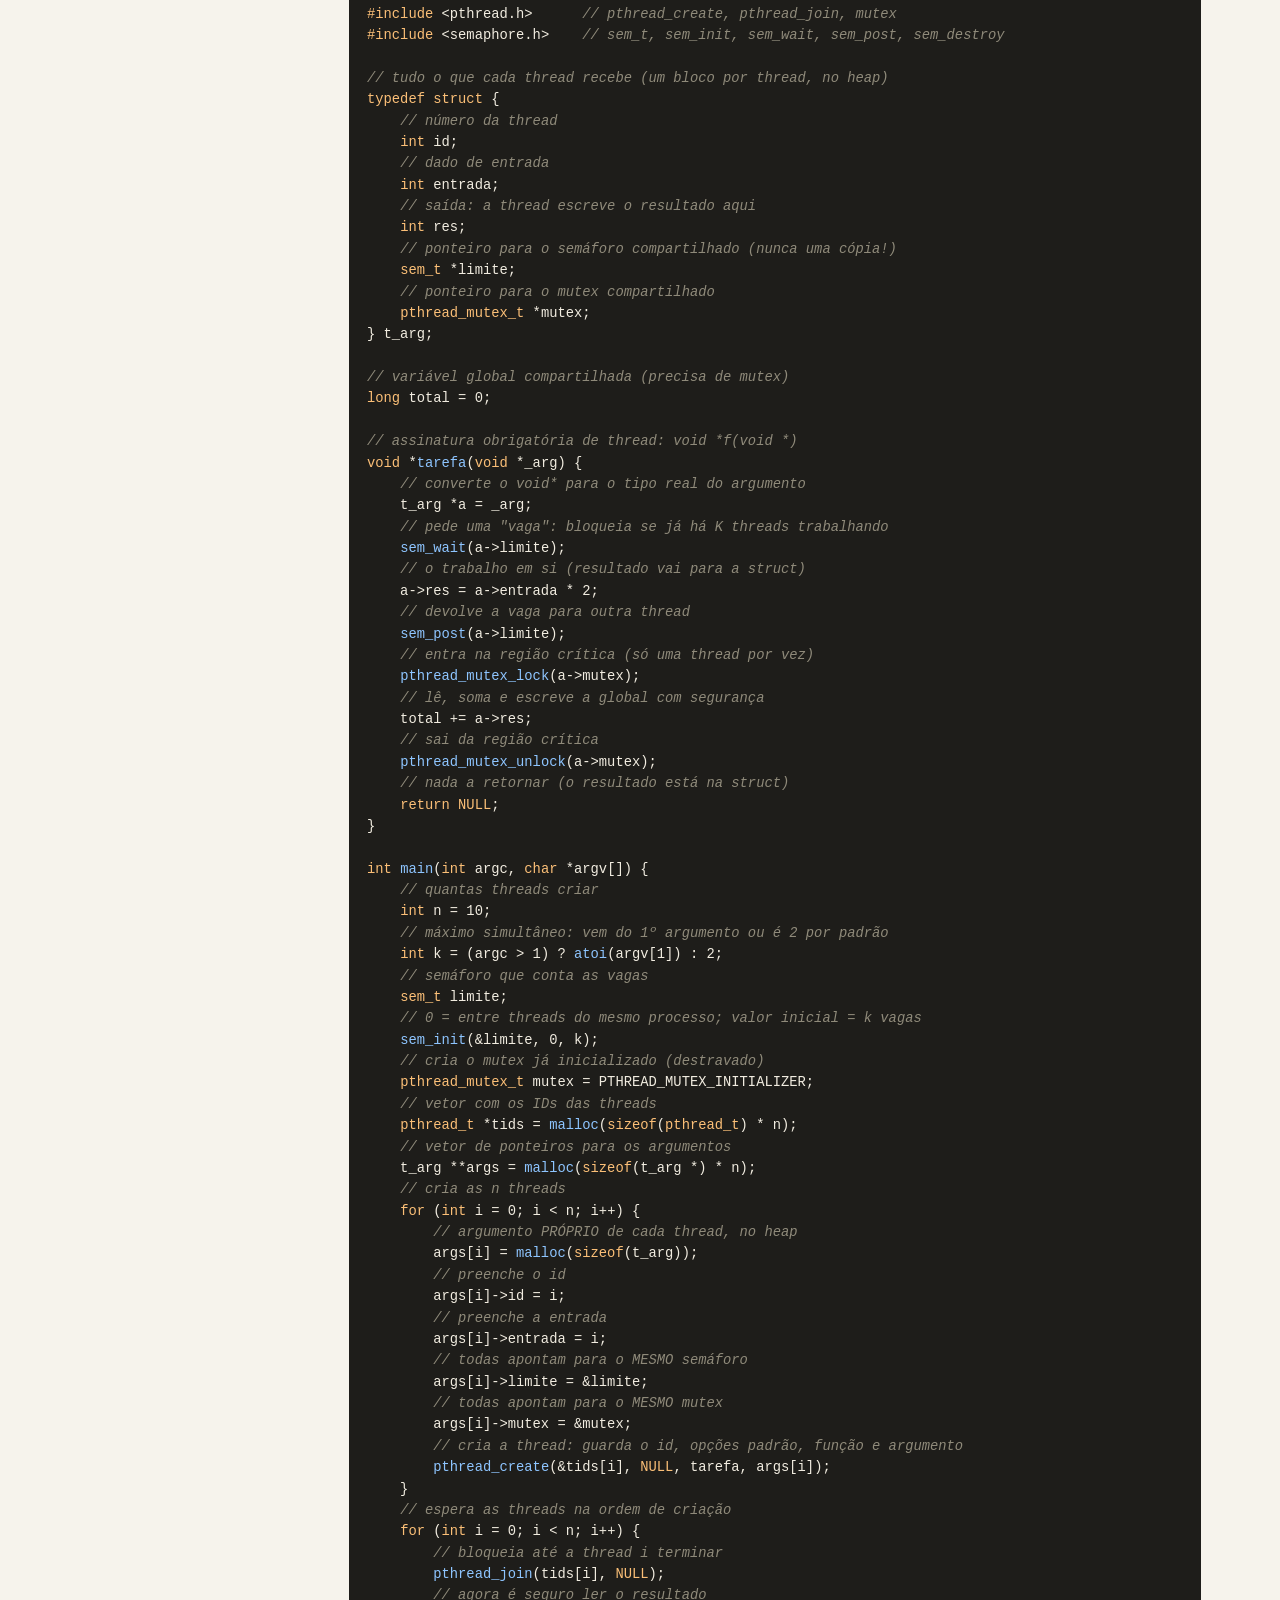
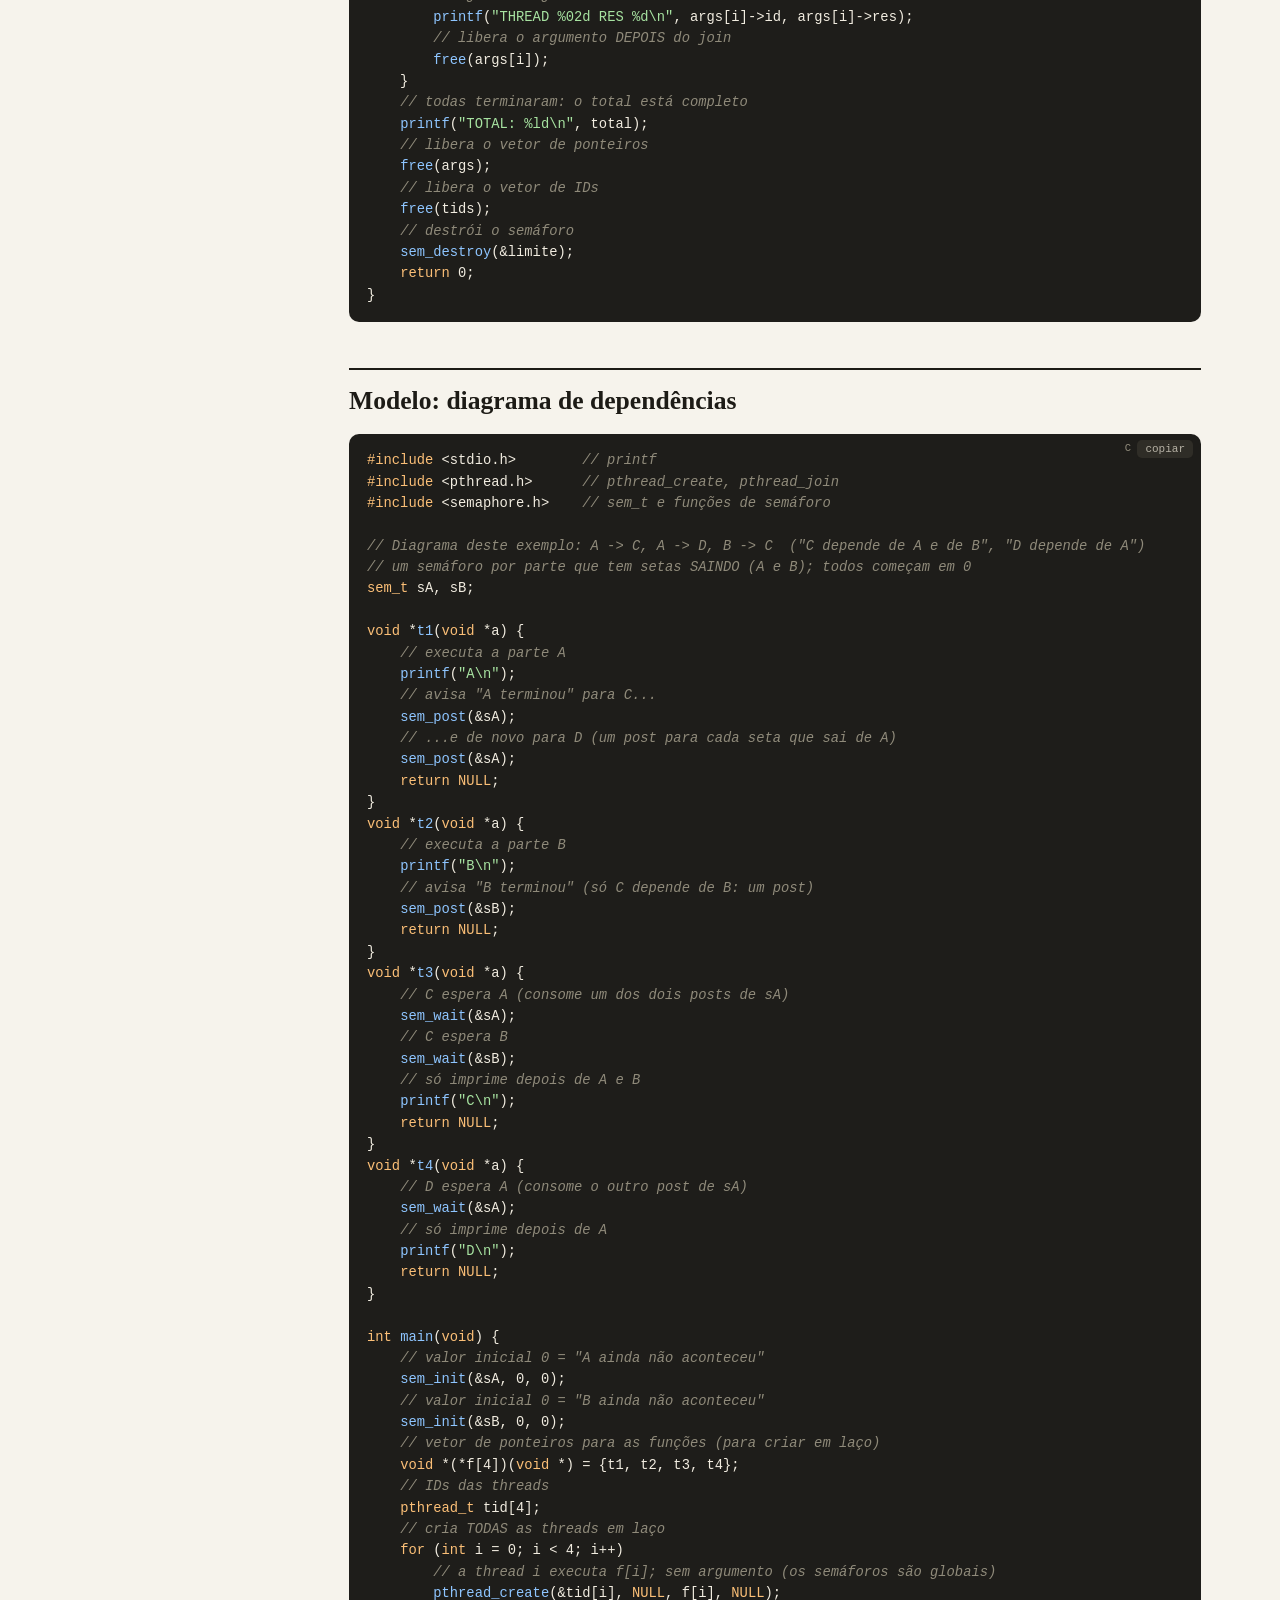
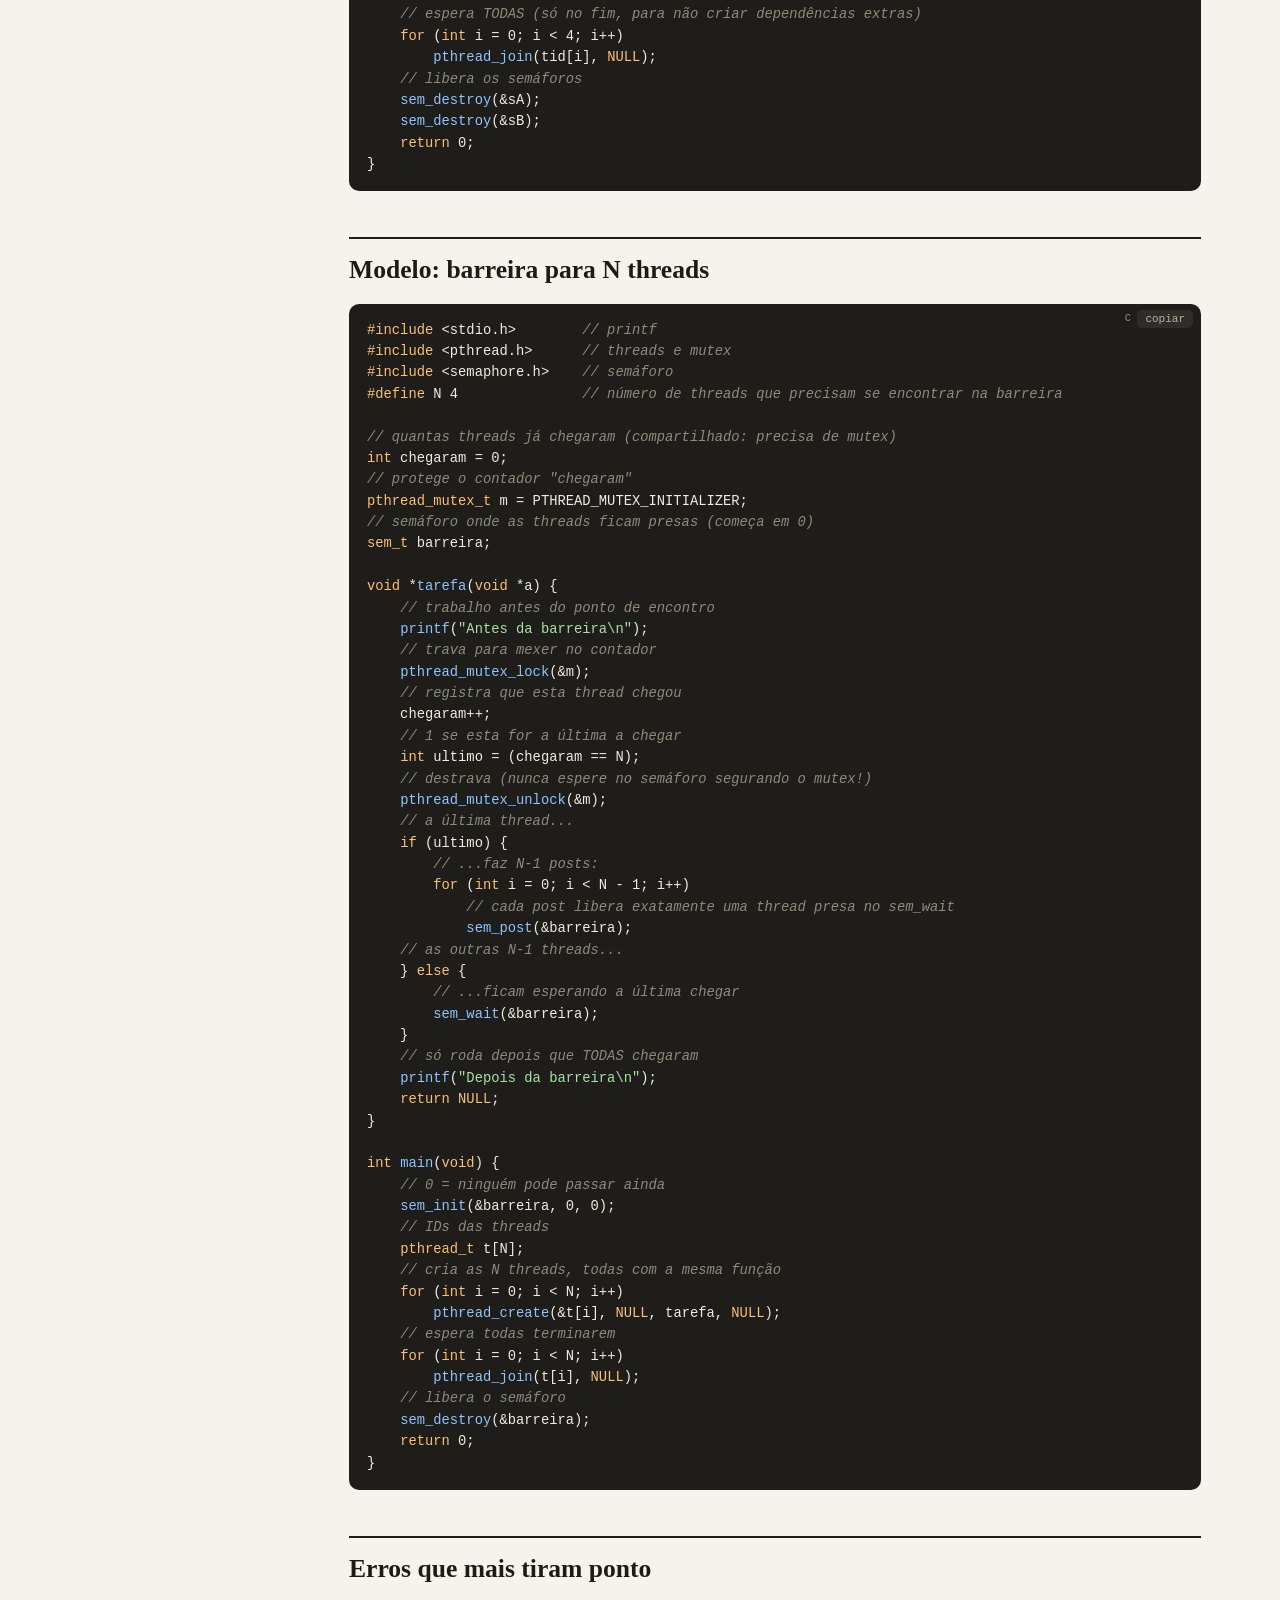
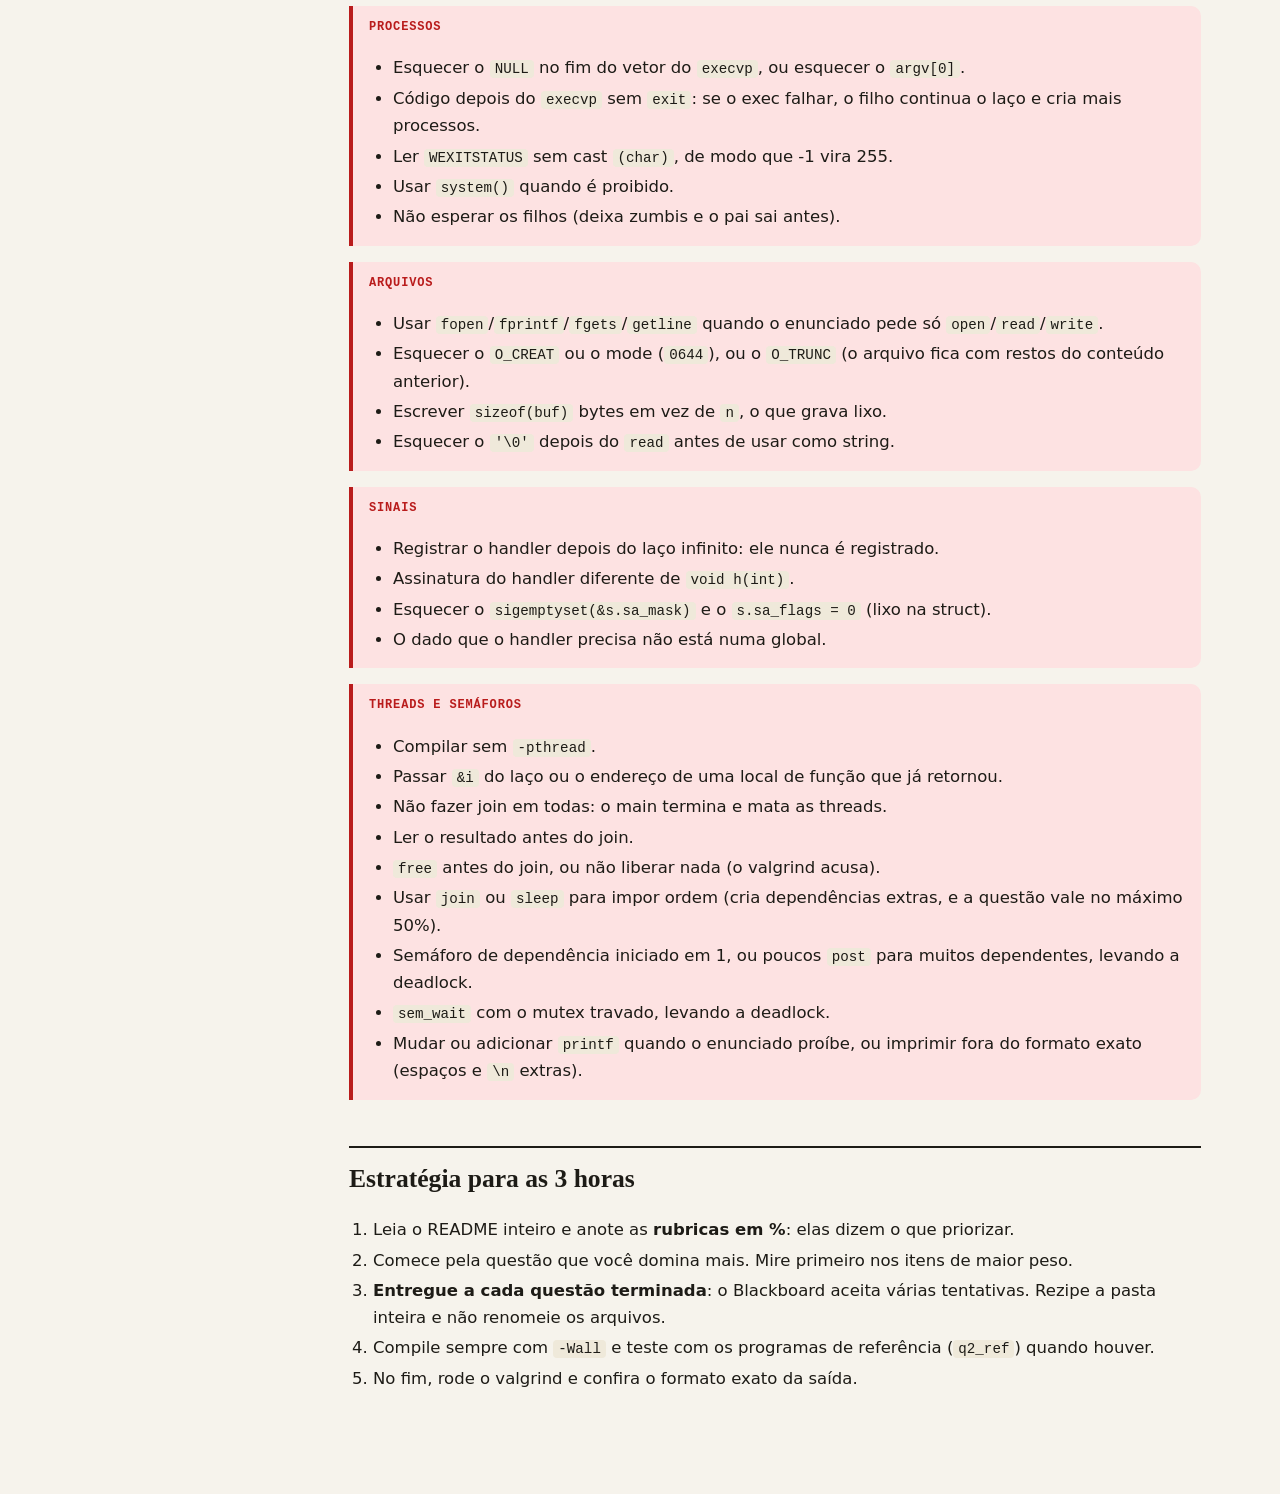
==== commit 20ff3bb5: "Cola: opcao de salvar em PDF - cola.pdf (A4) gerado a partir da pagina, com botao de download - bota" ====
--- a/cola.html
+++ b/cola.html
@@ -13,6 +13,11 @@
 <p class="kicker">Consulta rápida · <span class="badge af">AF</span></p>
 <h1>Cola para a prova</h1>
 <p class="lead"><strong>Todas as linhas dos modelos estão comentadas</strong>: o comentário fica logo acima da linha que ele explica. A AF é <strong>com consulta</strong> aos materiais (e sem IA). Deixe esta página aberta: tem os includes, as assinaturas, os modelos prontos para adaptar e os erros que mais tiram ponto.</p>
+<div class="files no-print">
+<a class="btn primary" href="cola.pdf" download="cola-sishard.pdf">⬇ Baixar PDF da cola</a>
+<button class="btn" type="button" onclick="window.print()">⎙ Gerar PDF pelo navegador</button>
+</div>
+<p class="no-print" style="font-size:14px;color:var(--muted)">O PDF tem a cola inteira em A4, com todos os modelos comentados. O botão do navegador abre a janela de impressão: escolha <em>Salvar como PDF</em> como destino.</p>
 <div id="page-toc" class="page-toc"></div>
 
 <h2 id="compilar">Compilar, rodar e testar</h2>
--- a/assets/style.css
+++ b/assets/style.css
@@ -120,6 +120,10 @@
 li { margin: 3px 0; }
 strong { font-weight: 650; }
 
+code, pre {
+  font-variant-ligatures: none;
+  font-feature-settings: "liga" 0, "calt" 0;
+}
 code {
   font-family: var(--mono); font-size: 0.86em;
   background: var(--inline-code); padding: 1px 5px; border-radius: 4px;
@@ -286,13 +290,33 @@
 
 /* ---------- impressão ---------- */
 @media print {
-  #sidebar, .menu-toggle, .copy-btn, .timer-bar, .tools { display: none !important; }
+  /* sempre claro na impressão/PDF, mesmo com o modo escuro ativo */
+  :root, [data-theme="dark"] {
+    --bg: #fff; --paper: #fff; --ink: #111; --muted: #555; --line: #ccc;
+    --accent: #b23a0a; --accent-soft: #fff4ec; --blue: #1d4ed8; --blue-soft: #eef3ff;
+    --green: #166534; --green-soft: #effaf2; --red: #a11a1a; --red-soft: #fff1f1;
+    --purple: #6b21a8; --purple-soft: #f8f0ff; --inline-code: #f1f1f1;
+  }
+  @page { size: A4; margin: 14mm 12mm; }
+  #sidebar, .menu-toggle, .copy-btn, .timer-bar, .tools, .no-print, .page-toc { display: none !important; }
+  .layout { display: block; }
   main { padding: 0; max-width: none; }
-  body { background: #fff; color: #000; font-size: 12pt; }
-  pre { background: #f4f4f4; color: #000; border: 1px solid #ccc; white-space: pre-wrap; }
-  pre .c, pre .k, pre .s, pre .f { color: #000; }
+  body { background: #fff; color: #111; font-size: 10.5pt; line-height: 1.45; }
+  h1 { font-size: 20pt; }
+  h2 { font-size: 14pt; margin-top: 18pt; break-after: avoid; }
+  pre { background: #f7f7f7; color: #111; border: 1px solid #ccc; white-space: pre-wrap; word-break: break-word;
+        font-size: 8.6pt; line-height: 1.35; padding: 8px 10px; }
+  pre[data-lang]::before { display: none; }
+  pre .c { color: #4b5563; font-style: italic; }
+  pre .k { color: #9a3412; font-weight: 600; }
+  pre .s { color: #166534; }
+  pre .f { color: #1e40af; }
+  a { color: inherit; text-decoration: none; }
   details { border: 0; }
   details > .details-body { display: block !important; }
-  h2 { break-after: avoid; }
-  pre, .box, table { break-inside: avoid; }
-}
+  .box, table, tr { break-inside: avoid; }
+  pre { break-inside: auto; }
+  .table-wrap { overflow: visible; }
+  table { font-size: 9pt; }
+  td code { white-space: normal; word-break: break-word; }
+}
